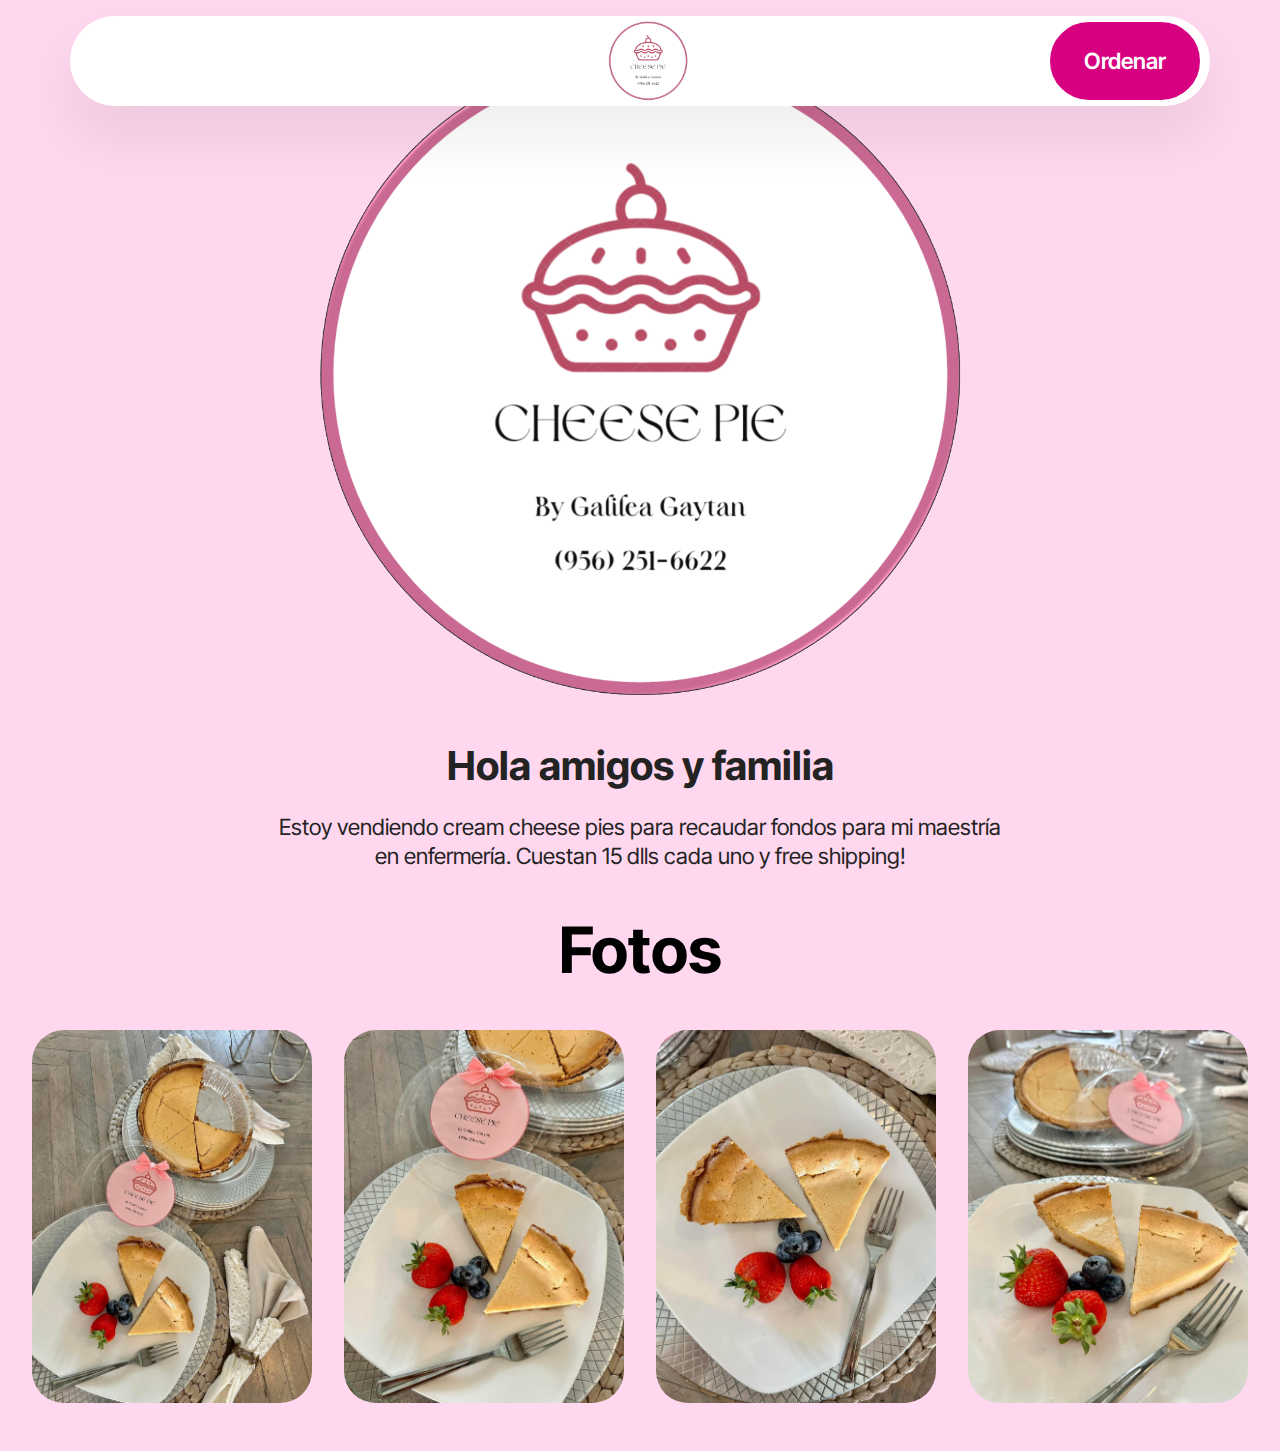
==== index.html @ e19d97e0 "Add files via upload" ====
<!DOCTYPE html>
<html  >
<head>
  <!-- Site made with Mobirise Website Builder v5.9.6, https://mobirise.com -->
  <meta charset="UTF-8">
  <meta http-equiv="X-UA-Compatible" content="IE=edge">
  <meta name="generator" content="Mobirise v5.9.6, mobirise.com">
  <meta name="viewport" content="width=device-width, initial-scale=1, minimum-scale=1">
  <link rel="shortcut icon" href="assets/images/cheesepielogotransparent-142x128.png" type="image/x-icon">
  <meta name="description" content="">
  
  
  <title>Home</title>
  <link rel="stylesheet" href="assets/web/assets/mobirise-icons2/mobirise2.css">
  <link rel="stylesheet" href="assets/bootstrap/css/bootstrap.min.css">
  <link rel="stylesheet" href="assets/bootstrap/css/bootstrap-grid.min.css">
  <link rel="stylesheet" href="assets/bootstrap/css/bootstrap-reboot.min.css">
  <link rel="stylesheet" href="assets/animatecss/animate.css">
  <link rel="stylesheet" href="assets/dropdown/css/style.css">
  <link rel="stylesheet" href="assets/theme/css/style.css">
  <link rel="preload" href="https://fonts.googleapis.com/css?family=Inter+Tight:100,200,300,400,500,600,700,800,900,100i,200i,300i,400i,500i,600i,700i,800i,900i&display=swap" as="style" onload="this.onload=null;this.rel='stylesheet'">
  <noscript><link rel="stylesheet" href="https://fonts.googleapis.com/css?family=Inter+Tight:100,200,300,400,500,600,700,800,900,100i,200i,300i,400i,500i,600i,700i,800i,900i&display=swap"></noscript>
  <link rel="preload" as="style" href="assets/mobirise/css/mbr-additional.css"><link rel="stylesheet" href="assets/mobirise/css/mbr-additional.css" type="text/css">

  
  
  
</head>
<body>
  
  <section data-bs-version="5.1" class="menu menu4 cid-tT5FKIq1Go" once="menu" id="menu04-1n">
	

	<nav class="navbar navbar-dropdown navbar-fixed-top navbar-expand-lg">
		<div class="container">
			<div class="navbar-brand">
				<span class="navbar-logo">
					<a href="index.html">
						<img src="assets/images/cheesepielogotransparent-142x128.png" alt="" style="height: 5rem;">
					</a>
				</span>
				
			</div>
			<button class="navbar-toggler" type="button" data-toggle="collapse" data-bs-toggle="collapse" data-target="#navbarSupportedContent" data-bs-target="#navbarSupportedContent" aria-controls="navbarNavAltMarkup" aria-expanded="false" aria-label="Toggle navigation">
				<div class="hamburger">
					<span></span>
					<span></span>
					<span></span>
					<span></span>
				</div>
			</button>
			<div class="collapse navbar-collapse" id="navbarSupportedContent">
				
				
				<div class="navbar-buttons mbr-section-btn"><a class="btn btn-success display-4" href="page1.html">Ordenar</a></div>
			</div>
		</div>
	</nav>
</section>

<section data-bs-version="5.1" class="image1 cid-tT5IfU4xL3 mbr-fullscreen" id="image01-1o">
  

  
  

  <div class="container">
    <div class="row justify-content-center">
      <div class="col-12 col-lg-8">
        <div class="image-wrapper mb-4">
          <img class="w-100" src="assets/images/cheesepielogo-copy-1231x1109.png" alt="Mobirise Website Builder">
        </div>
        <h4 class="mbr-description mbr-fonts-style mb-3 align-center display-5"><strong>Hola amigos y familia</strong></h4>
        <p class="mbr-description mbr-fonts-style mb-0 align-center display-7">
          Estoy vendiendo cream cheese pies para recaudar fondos para mi maestría en enfermería. Cuestan 15 dlls cada uno y free shipping!
        </p>
      </div>
    </div>
  </div>
</section>

<section data-bs-version="5.1" class="gallery3 cid-tT5Jw2PQGS" id="gallery03-1q">
    
    
    <div class="container-fluid">
      <div class="row justify-content-center">
        <div class="col-12 content-head">
          <div class="mbr-section-head mb-5">
            <h4 class="mbr-section-title mbr-fonts-style align-center mb-0 display-2"><strong>Fotos</strong></h4>
            
          </div>
        </div>
      </div>
      <div class="row">
        <div class="item features-image mb-4 col-6 col-md-4 col-lg-3">
          <div class="item-wrapper">
            <div class="item-img mb-3">
              <img src="assets/images/whatsapp-image-2023-10-18-at-16.00.38-1fc3bdd7-1158x1544.jpg" alt="Mobirise Website Builder" title="" data-slide-to="0" data-bs-slide-to="0">
            </div>
            
          </div>
        </div>
        <div class="item features-image mb-4 col-6 col-md-4 col-lg-3">
          <div class="item-wrapper">
            <div class="item-img mb-3">
              <img src="assets/images/whatsapp-image-2023-10-18-at-16.00.38-a6127441-1158x1544.jpg" alt="Mobirise Website Builder" title="" data-slide-to="1" data-bs-slide-to="1">
            </div>
            
          </div>
        </div>
        <div class="item features-image mb-4 col-6 col-md-4 col-lg-3">
          <div class="item-wrapper">
            <div class="item-img mb-3">
              <img src="assets/images/whatsapp-image-2023-10-18-at-16.00.38-cf6c6d1e-1158x1544.jpg" alt="Mobirise Website Builder" title="" data-slide-to="2" data-bs-slide-to="2">
            </div>
            
          </div>
        </div>
        <div class="item features-image mb-4 col-6 col-md-4 col-lg-3">
          <div class="item-wrapper">
            <div class="item-img mb-3">
              <img src="assets/images/whatsapp-image-2023-10-18-at-16.00.38-30855867-1158x1544.jpg" alt="Mobirise Website Builder" title="" data-slide-to="3" data-bs-slide-to="3">
            </div>
            
          </div>
        </div>
      </div>
    </div>
  </section> 
  
  
  <input name="animation" type="hidden">
  </body>
</html>
---- assets/web/assets/mobirise-icons2/mobirise2.css ----
@font-face {
  font-family: 'Moririse2';
  font-display: swap;
  src:  url('mobirise2.eot?f2bix4');
  src:  url('mobirise2.eot?f2bix4#iefix') format('embedded-opentype'),
    url('mobirise2.ttf?f2bix4') format('truetype'),
    url('mobirise2.woff?f2bix4') format('woff'),
    url('mobirise2.svg?f2bix4#mobirise2') format('svg');
  font-weight: normal;
  font-style: normal;
}

[class^="mobi-"], [class*=" mobi-"] {
  /* use !important to prevent issues with browser extensions that change fonts */
  font-family: 'Moririse2' !important;
  speak: none;
  font-style: normal;
  font-weight: normal;
  font-variant: normal;
  text-transform: none;
  line-height: 1;

  /* Better Font Rendering =========== */
  -webkit-font-smoothing: antialiased;
  -moz-osx-font-smoothing: grayscale;
}

.mobi-mbri-add-submenu:before {
  content: "\e900";
}
.mobi-mbri-alert:before {
  content: "\e901";
}
.mobi-mbri-align-center:before {
  content: "\e902";
}
.mobi-mbri-align-justify:before {
  content: "\e903";
}
.mobi-mbri-align-left:before {
  content: "\e904";
}
.mobi-mbri-align-right:before {
  content: "\e905";
}
.mobi-mbri-android:before {
  content: "\e906";
}
.mobi-mbri-apple:before {
  content: "\e907";
}
.mobi-mbri-arrow-down:before {
  content: "\e908";
}
.mobi-mbri-arrow-next:before {
  content: "\e909";
}
.mobi-mbri-arrow-prev:before {
  content: "\e90a";
}
.mobi-mbri-arrow-up:before {
  content: "\e90b";
}
.mobi-mbri-bold:before {
  content: "\e90c";
}
.mobi-mbri-bookmark:before {
  content: "\e90d";
}
.mobi-mbri-bootstrap:before {
  content: "\e90e";
}
.mobi-mbri-briefcase:before {
  content: "\e90f";
}
.mobi-mbri-browse:before {
  content: "\e910";
}
.mobi-mbri-bulleted-list:before {
  content: "\e911";
}
.mobi-mbri-calendar:before {
  content: "\e912";
}
.mobi-mbri-camera:before {
  content: "\e913";
}
.mobi-mbri-cart-add:before {
  content: "\e914";
}
.mobi-mbri-cart-full:before {
  content: "\e915";
}
.mobi-mbri-cash:before {
  content: "\e916";
}
.mobi-mbri-change-style:before {
  content: "\e917";
}
.mobi-mbri-chat:before {
  content: "\e918";
}
.mobi-mbri-clock:before {
  content: "\e919";
}
.mobi-mbri-close:before {
  content: "\e91a";
}
.mobi-mbri-cloud:before {
  content: "\e91b";
}
.mobi-mbri-code:before {
  content: "\e91c";
}
.mobi-mbri-contact-form:before {
  content: "\e91d";
}
.mobi-mbri-credit-card:before {
  content: "\e91e";
}
.mobi-mbri-cursor-click:before {
  content: "\e91f";
}
.mobi-mbri-cust-feedback:before {
  content: "\e920";
}
.mobi-mbri-database:before {
  content: "\e921";
}
.mobi-mbri-delivery:before {
  content: "\e922";
}
.mobi-mbri-desktop:before {
  content: "\e923";
}
.mobi-mbri-devices:before {
  content: "\e924";
}
.mobi-mbri-down:before {
  content: "\e925";
}
.mobi-mbri-download-2:before {
  content: "\e926";
}
.mobi-mbri-download:before {
  content: "\e927";
}
.mobi-mbri-drag-n-drop-2:before {
  content: "\e928";
}
.mobi-mbri-drag-n-drop:before {
  content: "\e929";
}
.mobi-mbri-edit-2:before {
  content: "\e92a";
}
.mobi-mbri-edit:before {
  content: "\e92b";
}
.mobi-mbri-error:before {
  content: "\e92c";
}
.mobi-mbri-extension:before {
  content: "\e92d";
}
.mobi-mbri-features:before {
  content: "\e92e";
}
.mobi-mbri-file:before {
  content: "\e92f";
}
.mobi-mbri-flag:before {
  content: "\e930";
}
.mobi-mbri-folder:before {
  content: "\e931";
}
.mobi-mbri-gift:before {
  content: "\e932";
}
.mobi-mbri-github:before {
  content: "\e933";
}
.mobi-mbri-globe-2:before {
  content: "\e934";
}
.mobi-mbri-globe:before {
  content: "\e935";
}
.mobi-mbri-growing-chart:before {
  content: "\e936";
}
.mobi-mbri-hearth:before {
  content: "\e937";
}
.mobi-mbri-help:before {
  content: "\e938";
}
.mobi-mbri-home:before {
  content: "\e939";
}
.mobi-mbri-hot-cup:before {
  content: "\e93a";
}
.mobi-mbri-idea:before {
  content: "\e93b";
}
.mobi-mbri-image-gallery:before {
  content: "\e93c";
}
.mobi-mbri-image-slider:before {
  content: "\e93d";
}
.mobi-mbri-info:before {
  content: "\e93e";
}
.mobi-mbri-italic:before {
  content: "\e93f";
}
.mobi-mbri-key:before {
  content: "\e940";
}
.mobi-mbri-laptop:before {
  content: "\e941";
}
.mobi-mbri-layers:before {
  content: "\e942";
}
.mobi-mbri-left-right:before {
  content: "\e943";
}
.mobi-mbri-left:before {
  content: "\e944";
}
.mobi-mbri-letter:before {
  content: "\e945";
}
.mobi-mbri-like:before {
  content: "\e946";
}
.mobi-mbri-link:before {
  content: "\e947";
}
.mobi-mbri-lock:before {
  content: "\e948";
}
.mobi-mbri-login:before {
  content: "\e949";
}
.mobi-mbri-logout:before {
  content: "\e94a";
}
.mobi-mbri-magic-stick:before {
  content: "\e94b";
}
.mobi-mbri-map-pin:before {
  content: "\e94c";
}
.mobi-mbri-menu:before {
  content: "\e94d";
}
.mobi-mbri-mobile-2:before {
  content: "\e94e";
}
.mobi-mbri-mobile-horizontal:before {
  content: "\e94f";
}
.mobi-mbri-mobile:before {
  content: "\e950";
}
.mobi-mbri-mobirise:before {
  content: "\e951";
}
.mobi-mbri-more-horizontal:before {
  content: "\e952";
}
.mobi-mbri-more-vertical:before {
  content: "\e953";
}
.mobi-mbri-music:before {
  content: "\e954";
}
.mobi-mbri-new-file:before {
  content: "\e955";
}
.mobi-mbri-numbered-list:before {
  content: "\e956";
}
.mobi-mbri-opened-folder:before {
  content: "\e957";
}
.mobi-mbri-pages:before {
  content: "\e958";
}
.mobi-mbri-paper-plane:before {
  content: "\e959";
}
.mobi-mbri-paperclip:before {
  content: "\e95a";
}
.mobi-mbri-phone:before {
  content: "\e95b";
}
.mobi-mbri-photo:before {
  content: "\e95c";
}
.mobi-mbri-photos:before {
  content: "\e95d";
}
.mobi-mbri-pin:before {
  content: "\e95e";
}
.mobi-mbri-play:before {
  content: "\e95f";
}
.mobi-mbri-plus:before {
  content: "\e960";
}
.mobi-mbri-preview:before {
  content: "\e961";
}
.mobi-mbri-print:before {
  content: "\e962";
}
.mobi-mbri-protect:before {
  content: "\e963";
}
.mobi-mbri-question:before {
  content: "\e964";
}
.mobi-mbri-quote-left:before {
  content: "\e965";
}
.mobi-mbri-quote-right:before {
  content: "\e966";
}
.mobi-mbri-redo:before {
  content: "\e967";
}
.mobi-mbri-refresh:before {
  content: "\e968";
}
.mobi-mbri-responsive-2:before {
  content: "\e969";
}
.mobi-mbri-responsive:before {
  content: "\e96a";
}
.mobi-mbri-right:before {
  content: "\e96b";
}
.mobi-mbri-rocket:before {
  content: "\e96c";
}
.mobi-mbri-sad-face:before {
  content: "\e96d";
}
.mobi-mbri-sale:before {
  content: "\e96e";
}
.mobi-mbri-save:before {
  content: "\e96f";
}
.mobi-mbri-search:before {
  content: "\e970";
}
.mobi-mbri-setting-2:before {
  content: "\e971";
}
.mobi-mbri-setting-3:before {
  content: "\e972";
}
.mobi-mbri-setting:before {
  content: "\e973";
}
.mobi-mbri-share:before {
  content: "\e974";
}
.mobi-mbri-shopping-bag:before {
  content: "\e975";
}
.mobi-mbri-shopping-basket:before {
  content: "\e976";
}
.mobi-mbri-shopping-cart:before {
  content: "\e977";
}
.mobi-mbri-sites:before {
  content: "\e978";
}
.mobi-mbri-smile-face:before {
  content: "\e979";
}
.mobi-mbri-speed:before {
  content: "\e97a";
}
.mobi-mbri-star:before {
  content: "\e97b";
}
.mobi-mbri-success:before {
  content: "\e97c";
}
.mobi-mbri-sun:before {
  content: "\e97d";
}
.mobi-mbri-sun2:before {
  content: "\e97e";
}
.mobi-mbri-tablet-vertical:before {
  content: "\e97f";
}
.mobi-mbri-tablet:before {
  content: "\e980";
}
.mobi-mbri-target:before {
  content: "\e981";
}
.mobi-mbri-timer:before {
  content: "\e982";
}
.mobi-mbri-to-ftp:before {
  content: "\e983";
}
.mobi-mbri-to-local-drive:before {
  content: "\e984";
}
.mobi-mbri-touch-swipe:before {
  content: "\e985";
}
.mobi-mbri-touch:before {
  content: "\e986";
}
.mobi-mbri-trash:before {
  content: "\e987";
}
.mobi-mbri-underline:before {
  content: "\e988";
}
.mobi-mbri-undo:before {
  content: "\e989";
}
.mobi-mbri-unlink:before {
  content: "\e98a";
}
.mobi-mbri-unlock:before {
  content: "\e98b";
}
.mobi-mbri-up-down:before {
  content: "\e98c";
}
.mobi-mbri-up:before {
  content: "\e98d";
}
.mobi-mbri-update:before {
  content: "\e98e";
}
.mobi-mbri-upload-2:before {
  content: "\e98f";
}
.mobi-mbri-upload:before {
  content: "\e990";
}
.mobi-mbri-user-2:before {
  content: "\e991";
}
.mobi-mbri-user:before {
  content: "\e992";
}
.mobi-mbri-users:before {
  content: "\e993";
}
.mobi-mbri-video-play:before {
  content: "\e994";
}
.mobi-mbri-video:before {
  content: "\e995";
}
.mobi-mbri-watch:before {
  content: "\e996";
}
.mobi-mbri-website-theme-2:before {
  content: "\e997";
}
.mobi-mbri-website-theme:before {
  content: "\e998";
}
.mobi-mbri-wifi:before {
  content: "\e999";
}
.mobi-mbri-windows:before {
  content: "\e99a";
}
.mobi-mbri-zoom-in:before {
  content: "\e99b";
}
.mobi-mbri-zoom-out:before {
  content: "\e99c";
}
---- assets/dropdown/css/style.css ----
.navbar-dropdown {
  left: 0;
  padding: 0;
  position: absolute;
  right: 0;
  top: 0;
  transition: all 0.45s ease;
  z-index: 1030;
  background: #282828; }
  .navbar-dropdown .navbar-logo {
    margin-right: 0.8rem;
    transition: margin 0.3s ease-in-out;
    vertical-align: middle; }
    .navbar-dropdown .navbar-logo img {
      height: 3.125rem;
      transition: all 0.3s ease-in-out; }
    .navbar-dropdown .navbar-logo.mbr-iconfont {
      font-size: 3.125rem;
      line-height: 3.125rem; }
  .navbar-dropdown .navbar-caption {
    font-weight: 700;
    white-space: normal;
    vertical-align: -4px;
    line-height: 3.125rem !important; }
    .navbar-dropdown .navbar-caption, .navbar-dropdown .navbar-caption:hover {
      color: inherit;
      text-decoration: none; }
  .navbar-dropdown .mbr-iconfont + .navbar-caption {
    vertical-align: -1px; }
  .navbar-dropdown.navbar-fixed-top {
    position: fixed; }
  .navbar-dropdown .navbar-brand span {
    vertical-align: -4px; }
  .navbar-dropdown.bg-color.transparent {
    background: none; }
  .navbar-dropdown.navbar-short .navbar-brand {
    padding: 0.625rem 0; }
    .navbar-dropdown.navbar-short .navbar-brand span {
      vertical-align: -1px; }
  .navbar-dropdown.navbar-short .navbar-caption {
    line-height: 2.375rem !important;
    vertical-align: -2px; }
  .navbar-dropdown.navbar-short .navbar-logo {
    margin-right: 0.5rem; }
    .navbar-dropdown.navbar-short .navbar-logo img {
      height: 2.375rem; }
    .navbar-dropdown.navbar-short .navbar-logo.mbr-iconfont {
      font-size: 2.375rem;
      line-height: 2.375rem; }
  .navbar-dropdown.navbar-short .mbr-table-cell {
    height: 3.625rem; }
  .navbar-dropdown .navbar-close {
    left: 0.6875rem;
    position: fixed;
    top: 0.75rem;
    z-index: 1000; }
  .navbar-dropdown .hamburger-icon {
    content: "";
    display: inline-block;
    vertical-align: middle;
    width: 16px;
    -webkit-box-shadow: 0 -6px 0 1px #282828,0 0 0 1px #282828,0 6px 0 1px #282828;
    -moz-box-shadow: 0 -6px 0 1px #282828,0 0 0 1px #282828,0 6px 0 1px #282828;
    box-shadow: 0 -6px 0 1px #282828,0 0 0 1px #282828,0 6px 0 1px #282828; }

.dropdown-menu .dropdown-toggle[data-toggle="dropdown-submenu"]::after {
  border-bottom: 0.35em solid transparent;
  border-left: 0.35em solid;
  border-right: 0;
  border-top: 0.35em solid transparent;
  margin-left: 0.3rem; }

.dropdown-menu .dropdown-item:focus {
  outline: 0; }

.nav-dropdown {
  font-size: 0.75rem;
  font-weight: 500;
  height: auto !important; }
  .nav-dropdown .nav-btn {
    padding-left: 1rem; }
  .nav-dropdown .link {
    margin: .667em 1.667em;
    font-weight: 500;
    padding: 0;
    transition: color .2s ease-in-out; }
    .nav-dropdown .link.dropdown-toggle {
      margin-right: 2.583em; }
      .nav-dropdown .link.dropdown-toggle::after {
        margin-left: .25rem;
        border-top: 0.35em solid;
        border-right: 0.35em solid transparent;
        border-left: 0.35em solid transparent;
        border-bottom: 0; }
      .nav-dropdown .link.dropdown-toggle[aria-expanded="true"] {
        margin: 0;
        padding: 0.667em 3.263em  0.667em 1.667em; }
  .nav-dropdown .link::after,
  .nav-dropdown .dropdown-item::after {
    color: inherit; }
  .nav-dropdown .btn {
    font-size: 0.75rem;
    font-weight: 700;
    letter-spacing: 0;
    margin-bottom: 0;
    padding-left: 1.25rem;
    padding-right: 1.25rem; }
  .nav-dropdown .dropdown-menu {
    border-radius: 0;
    border: 0;
    left: 0;
    margin: 0;
    padding-bottom: 1.25rem;
    padding-top: 1.25rem;
    position: relative; }
  .nav-dropdown .dropdown-submenu {
    margin-left: 0.125rem;
    top: 0; }
  .nav-dropdown .dropdown-item {
    font-weight: 500;
    line-height: 2;
    padding: 0.3846em 4.615em 0.3846em 1.5385em;
    position: relative;
    transition: color .2s ease-in-out, background-color .2s ease-in-out; }
    .nav-dropdown .dropdown-item::after {
      margin-top: -0.3077em;
      position: absolute;
      right: 1.1538em;
      top: 50%; }
    .nav-dropdown .dropdown-item:focus, .nav-dropdown .dropdown-item:hover {
      background: none; }

@media (max-width: 767px) {
  .nav-dropdown.navbar-toggleable-sm {
    bottom: 0;
    display: none;
    left: 0;
    overflow-x: hidden;
    position: fixed;
    top: 0;
    transform: translateX(-100%);
    -ms-transform: translateX(-100%);
    -webkit-transform: translateX(-100%);
    width: 18.75rem;
    z-index: 999; } }
.nav-dropdown.navbar-toggleable-xl {
  bottom: 0;
  display: none;
  left: 0;
  overflow-x: hidden;
  position: fixed;
  top: 0;
  transform: translateX(-100%);
  -ms-transform: translateX(-100%);
  -webkit-transform: translateX(-100%);
  width: 18.75rem;
  z-index: 999; }

.nav-dropdown-sm {
  display: block !important;
  overflow-x: hidden;
  overflow: auto;
  padding-top: 3.875rem; }
  .nav-dropdown-sm::after {
    content: "";
    display: block;
    height: 3rem;
    width: 100%; }
  .nav-dropdown-sm.collapse.in ~ .navbar-close {
    display: block !important; }
  .nav-dropdown-sm.collapsing, .nav-dropdown-sm.collapse.in {
    transform: translateX(0);
    -ms-transform: translateX(0);
    -webkit-transform: translateX(0);
    transition: all 0.25s ease-out;
    -webkit-transition: all 0.25s ease-out;
    background: #282828; }
  .nav-dropdown-sm.collapsing[aria-expanded="false"] {
    transform: translateX(-100%);
    -ms-transform: translateX(-100%);
    -webkit-transform: translateX(-100%); }
  .nav-dropdown-sm .nav-item {
    display: block;
    margin-left: 0 !important;
    padding-left: 0; }
  .nav-dropdown-sm .link,
  .nav-dropdown-sm .dropdown-item {
    border-top: 1px dotted rgba(255, 255, 255, 0.1);
    font-size: 0.8125rem;
    line-height: 1.6;
    margin: 0 !important;
    padding: 0.875rem 2.4rem 0.875rem 1.5625rem !important;
    position: relative;
    white-space: normal; }
    .nav-dropdown-sm .link:focus, .nav-dropdown-sm .link:hover,
    .nav-dropdown-sm .dropdown-item:focus,
    .nav-dropdown-sm .dropdown-item:hover {
      background: rgba(0, 0, 0, 0.2) !important;
      color: #c0a375; }
  .nav-dropdown-sm .nav-btn {
    position: relative;
    padding: 1.5625rem 1.5625rem 0 1.5625rem; }
    .nav-dropdown-sm .nav-btn::before {
      border-top: 1px dotted rgba(255, 255, 255, 0.1);
      content: "";
      left: 0;
      position: absolute;
      top: 0;
      width: 100%; }
    .nav-dropdown-sm .nav-btn + .nav-btn {
      padding-top: 0.625rem; }
      .nav-dropdown-sm .nav-btn + .nav-btn::before {
        display: none; }
  .nav-dropdown-sm .btn {
    padding: 0.625rem 0; }
  .nav-dropdown-sm .dropdown-toggle[data-toggle="dropdown-submenu"]::after {
    margin-left: .25rem;
    border-top: 0.35em solid;
    border-right: 0.35em solid transparent;
    border-left: 0.35em solid transparent;
    border-bottom: 0; }
  .nav-dropdown-sm .dropdown-toggle[data-toggle="dropdown-submenu"][aria-expanded="true"]::after {
    border-top: 0;
    border-right: 0.35em solid transparent;
    border-left: 0.35em solid transparent;
    border-bottom: 0.35em solid; }
  .nav-dropdown-sm .dropdown-menu {
    margin: 0;
    padding: 0;
    position: relative;
    top: 0;
    left: 0;
    width: 100%;
    border: 0;
    float: none;
    border-radius: 0;
    background: none; }
  .nav-dropdown-sm .dropdown-submenu {
    left: 100%;
    margin-left: 0.125rem;
    margin-top: -1.25rem;
    top: 0; }

.navbar-toggleable-sm .nav-dropdown .dropdown-menu {
  position: absolute; }

.navbar-toggleable-sm .nav-dropdown .dropdown-submenu {
  left: 100%;
  margin-left: 0.125rem;
  margin-top: -1.25rem;
  top: 0; }

.navbar-toggleable-sm.opened .nav-dropdown .dropdown-menu {
  position: relative; }

.navbar-toggleable-sm.opened .nav-dropdown .dropdown-submenu {
  left: 0;
  margin-left: 00rem;
  margin-top: 0rem;
  top: 0; }

.is-builder .nav-dropdown.collapsing {
  transition: none !important; }
---- assets/theme/css/style.css ----
@charset "UTF-8";
section {
  background-color: #ffffff;
}

body {
  font-style: normal;
  line-height: 1.5;
  font-weight: 400;
  color: #232323;
  position: relative;
}

button {
  background-color: transparent;
  border-color: transparent;
}

.embla__button,
.carousel-control {
  background-color: #edefea !important;
  opacity: 0.8 !important;
  color: #464845 !important;
  border-color: #edefea !important;
}

.carousel .close,
.modalWindow .close {
  background-color: #edefea !important;
  color: #464845 !important;
  border-color: #edefea !important;
  opacity: 0.8 !important;
}

.carousel .close:hover,
.modalWindow .close:hover {
  opacity: 1 !important;
}

.carousel-indicators li {
  background-color: #edefea !important;
  border: 2px solid #464845 !important;
}

.carousel-indicators li:hover,
.carousel-indicators li:active {
  opacity: 0.8 !important;
}

.embla__button:hover,
.carousel-control:hover {
  background-color: #edefea !important;
  opacity: 1 !important;
}

.modalWindow-video-container {
  height: 80%;
}

section,
.container,
.container-fluid {
  position: relative;
  word-wrap: break-word;
}

a.mbr-iconfont:hover {
  text-decoration: none;
}

.article .lead p,
.article .lead ul,
.article .lead ol,
.article .lead pre,
.article .lead blockquote {
  margin-bottom: 0;
}

a {
  font-style: normal;
  font-weight: 400;
  cursor: pointer;
}
a, a:hover {
  text-decoration: none;
}

.mbr-section-title {
  font-style: normal;
  line-height: 1.3;
}

.mbr-section-subtitle {
  line-height: 1.3;
}

.mbr-text {
  font-style: normal;
  line-height: 1.7;
}

h1,
h2,
h3,
h4,
h5,
h6,
.display-1,
.display-2,
.display-4,
.display-5,
.display-7,
span,
p,
a {
  line-height: 1;
  word-break: break-word;
  word-wrap: break-word;
  font-weight: 400;
}

b,
strong {
  font-weight: bold;
}

input:-webkit-autofill, input:-webkit-autofill:hover, input:-webkit-autofill:focus, input:-webkit-autofill:active {
  transition-delay: 9999s;
  -webkit-transition-property: background-color, color;
  transition-property: background-color, color;
}

textarea[type=hidden] {
  display: none;
}

section {
  background-position: 50% 50%;
  background-repeat: no-repeat;
  background-size: cover;
}
section .mbr-background-video,
section .mbr-background-video-preview {
  position: absolute;
  bottom: 0;
  left: 0;
  right: 0;
  top: 0;
}

.hidden {
  visibility: hidden;
}

.mbr-z-index20 {
  z-index: 20;
}

/*! Base colors */
.mbr-white {
  color: #ffffff;
}

.mbr-black {
  color: #111111;
}

.mbr-bg-white {
  background-color: #ffffff;
}

.mbr-bg-black {
  background-color: #000000;
}

/*! Text-aligns */
.align-left {
  text-align: left;
}

.align-center {
  text-align: center;
}

.align-right {
  text-align: right;
}

/*! Font-weight  */
.mbr-light {
  font-weight: 300;
}

.mbr-regular {
  font-weight: 400;
}

.mbr-semibold {
  font-weight: 500;
}

.mbr-bold {
  font-weight: 700;
}

/*! Media  */
.media-content {
  flex-basis: 100%;
}

.media-container-row {
  display: flex;
  flex-direction: row;
  flex-wrap: wrap;
  justify-content: center;
  align-content: center;
  align-items: start;
}
.media-container-row .media-size-item {
  width: 400px;
}

.media-container-column {
  display: flex;
  flex-direction: column;
  flex-wrap: wrap;
  justify-content: center;
  align-content: center;
  align-items: stretch;
}
.media-container-column > * {
  width: 100%;
}

@media (min-width: 992px) {
  .media-container-row {
    flex-wrap: nowrap;
  }
}
figure {
  margin-bottom: 0;
  overflow: hidden;
}

figure[mbr-media-size] {
  transition: width 0.1s;
}

img,
iframe {
  display: block;
  width: 100%;
}

.card {
  background-color: transparent;
  border: none;
}

.card-box {
  width: 100%;
}

.card-img {
  text-align: center;
  flex-shrink: 0;
  -webkit-flex-shrink: 0;
}

.media {
  max-width: 100%;
  margin: 0 auto;
}

.mbr-figure {
  align-self: center;
}

.media-container > div {
  max-width: 100%;
}

.mbr-figure img,
.card-img img {
  width: 100%;
}

@media (max-width: 991px) {
  .media-size-item {
    width: auto !important;
  }
  .media {
    width: auto;
  }
  .mbr-figure {
    width: 100% !important;
  }
}
/*! Buttons */
.mbr-section-btn {
  margin-left: -0.6rem;
  margin-right: -0.6rem;
  font-size: 0;
}

.btn {
  font-weight: 600;
  border-width: 1px;
  font-style: normal;
  margin: 0.6rem 0.6rem;
  white-space: normal;
  transition: all 0.2s ease-in-out;
  display: inline-flex;
  align-items: center;
  justify-content: center;
  word-break: break-word;
}

.btn-sm {
  font-weight: 600;
  letter-spacing: 0px;
  transition: all 0.3s ease-in-out;
}

.btn-md {
  font-weight: 600;
  letter-spacing: 0px;
  transition: all 0.3s ease-in-out;
}

.btn-lg {
  font-weight: 600;
  letter-spacing: 0px;
  transition: all 0.3s ease-in-out;
}

.btn-form {
  margin: 0;
}
.btn-form:hover {
  cursor: pointer;
}

nav .mbr-section-btn {
  margin-left: 0rem;
  margin-right: 0rem;
}

/*! Btn icon margin */
.btn .mbr-iconfont,
.btn.btn-sm .mbr-iconfont {
  order: 1;
  cursor: pointer;
  margin-left: 0.5rem;
  vertical-align: sub;
}

.btn.btn-md .mbr-iconfont,
.btn.btn-md .mbr-iconfont {
  margin-left: 0.8rem;
}

.mbr-regular {
  font-weight: 400;
}

.mbr-semibold {
  font-weight: 500;
}

.mbr-bold {
  font-weight: 700;
}

[type=submit] {
  -webkit-appearance: none;
}

/*! Full-screen */
.mbr-fullscreen .mbr-overlay {
  min-height: 100vh;
}

.mbr-fullscreen {
  display: flex;
  display: -moz-flex;
  display: -ms-flex;
  display: -o-flex;
  align-items: center;
  min-height: 100vh;
  padding-top: 3rem;
  padding-bottom: 3rem;
}

/*! Map */
.map {
  height: 25rem;
  position: relative;
}
.map iframe {
  width: 100%;
  height: 100%;
}

/*! Scroll to top arrow */
.mbr-arrow-up {
  bottom: 25px;
  right: 90px;
  position: fixed;
  text-align: right;
  z-index: 5000;
  color: #ffffff;
  font-size: 22px;
}

.mbr-arrow-up a {
  background: rgba(0, 0, 0, 0.2);
  border-radius: 50%;
  color: #fff;
  display: inline-block;
  height: 60px;
  width: 60px;
  border: 2px solid #fff;
  outline-style: none !important;
  position: relative;
  text-decoration: none;
  transition: all 0.3s ease-in-out;
  cursor: pointer;
  text-align: center;
}
.mbr-arrow-up a:hover {
  background-color: rgba(0, 0, 0, 0.4);
}
.mbr-arrow-up a i {
  line-height: 60px;
}

.mbr-arrow-up-icon {
  display: block;
  color: #fff;
}

.mbr-arrow-up-icon::before {
  content: "›";
  display: inline-block;
  font-family: serif;
  font-size: 22px;
  line-height: 1;
  font-style: normal;
  position: relative;
  top: 6px;
  left: -4px;
  transform: rotate(-90deg);
}

/*! Arrow Down */
.mbr-arrow {
  position: absolute;
  bottom: 45px;
  left: 50%;
  width: 60px;
  height: 60px;
  cursor: pointer;
  background-color: rgba(80, 80, 80, 0.5);
  border-radius: 50%;
  transform: translateX(-50%);
}
@media (max-width: 767px) {
  .mbr-arrow {
    display: none;
  }
}
.mbr-arrow > a {
  display: inline-block;
  text-decoration: none;
  outline-style: none;
  animation: arrowdown 1.7s ease-in-out infinite;
  color: #ffffff;
}
.mbr-arrow > a > i {
  position: absolute;
  top: -2px;
  left: 15px;
  font-size: 2rem;
}

#scrollToTop a i::before {
  content: "";
  position: absolute;
  display: block;
  border-bottom: 2.5px solid #fff;
  border-left: 2.5px solid #fff;
  width: 27.8%;
  height: 27.8%;
  left: 50%;
  top: 51%;
  transform: translateY(-30%) translateX(-50%) rotate(135deg);
}

@keyframes arrowdown {
  0% {
    transform: translateY(0px);
  }
  50% {
    transform: translateY(-5px);
  }
  100% {
    transform: translateY(0px);
  }
}
@media (max-width: 500px) {
  .mbr-arrow-up {
    left: 0;
    right: 0;
    text-align: center;
  }
}
/*Gradients animation*/
@keyframes gradient-animation {
  from {
    background-position: 0% 100%;
    animation-timing-function: ease-in-out;
  }
  to {
    background-position: 100% 0%;
    animation-timing-function: ease-in-out;
  }
}
.bg-gradient {
  background-size: 200% 200%;
  animation: gradient-animation 5s infinite alternate;
  -webkit-animation: gradient-animation 5s infinite alternate;
}

.menu .navbar-brand {
  display: -webkit-flex;
}
.menu .navbar-brand span {
  display: flex;
  display: -webkit-flex;
}
.menu .navbar-brand .navbar-caption-wrap {
  display: -webkit-flex;
}
.menu .navbar-brand .navbar-logo img {
  display: -webkit-flex;
  width: auto;
}
@media (min-width: 768px) and (max-width: 991px) {
  .menu .navbar-toggleable-sm .navbar-nav {
    display: -ms-flexbox;
  }
}
@media (max-width: 991px) {
  .menu .navbar-collapse {
    max-height: 93.5vh;
  }
  .menu .navbar-collapse.show {
    overflow: auto;
  }
}
@media (min-width: 992px) {
  .menu .navbar-nav.nav-dropdown {
    display: -webkit-flex;
  }
  .menu .navbar-toggleable-sm .navbar-collapse {
    display: -webkit-flex !important;
  }
  .menu .collapsed .navbar-collapse {
    max-height: 93.5vh;
  }
  .menu .collapsed .navbar-collapse.show {
    overflow: auto;
  }
}
@media (max-width: 767px) {
  .menu .navbar-collapse {
    max-height: 80vh;
  }
}

.nav-link .mbr-iconfont {
  margin-right: 0.5rem;
}

.navbar {
  display: -webkit-flex;
  -webkit-flex-wrap: wrap;
  -webkit-align-items: center;
  -webkit-justify-content: space-between;
}

.navbar-collapse {
  -webkit-flex-basis: 100%;
  -webkit-flex-grow: 1;
  -webkit-align-items: center;
}

.nav-dropdown .link {
  padding: 0.667em 1.667em !important;
  margin: 0 !important;
}

.nav {
  display: -webkit-flex;
  -webkit-flex-wrap: wrap;
}

.row {
  display: -webkit-flex;
  -webkit-flex-wrap: wrap;
}

.justify-content-center {
  -webkit-justify-content: center;
}

.form-inline {
  display: -webkit-flex;
}

.card-wrapper {
  -webkit-flex: 1;
}

.carousel-control {
  z-index: 10;
  display: -webkit-flex;
}

.carousel-controls {
  display: -webkit-flex;
}

.media {
  display: -webkit-flex;
}

.form-group:focus {
  outline: none;
}

.jq-selectbox__select {
  padding: 7px 0;
  position: relative;
}

.jq-selectbox__dropdown {
  overflow: hidden;
  border-radius: 10px;
  position: absolute;
  top: 100%;
  left: 0 !important;
  width: 100% !important;
}

.jq-selectbox__trigger-arrow {
  right: 0;
  transform: translateY(-50%);
}

.jq-selectbox li {
  padding: 1.07em 0.5em;
}

input[type=range] {
  padding-left: 0 !important;
  padding-right: 0 !important;
}

.modal-dialog,
.modal-content {
  height: 100%;
}

.modal-dialog .carousel-inner {
  height: calc(100vh - 1.75rem);
}
@media (max-width: 575px) {
  .modal-dialog .carousel-inner {
    height: calc(100vh - 1rem);
  }
}

.carousel-item {
  text-align: center;
}

.carousel-item img {
  margin: auto;
}

.navbar-toggler {
  align-self: flex-start;
  padding: 0.25rem 0.75rem;
  font-size: 1.25rem;
  line-height: 1;
  background: transparent;
  border: 1px solid transparent;
  border-radius: 0.25rem;
}

.navbar-toggler:focus,
.navbar-toggler:hover {
  text-decoration: none;
  box-shadow: none;
}

.navbar-toggler-icon {
  display: inline-block;
  width: 1.5em;
  height: 1.5em;
  vertical-align: middle;
  content: "";
  background: no-repeat center center;
  background-size: 100% 100%;
}

.navbar-toggler-left {
  position: absolute;
  left: 1rem;
}

.navbar-toggler-right {
  position: absolute;
  right: 1rem;
}

.card-img {
  width: auto;
}

.menu .navbar.collapsed:not(.beta-menu) {
  flex-direction: column;
}

.carousel-item.active,
.carousel-item-next,
.carousel-item-prev {
  display: flex;
}

.note-air-layout .dropup .dropdown-menu,
.note-air-layout .navbar-fixed-bottom .dropdown .dropdown-menu {
  bottom: initial !important;
}

html,
body {
  height: auto;
  min-height: 100vh;
}

.dropup .dropdown-toggle::after {
  display: none;
}

.form-asterisk {
  font-family: initial;
  position: absolute;
  top: -2px;
  font-weight: normal;
}

.form-control-label {
  position: relative;
  cursor: pointer;
  margin-bottom: 0.357em;
  padding: 0;
}

.alert {
  color: #ffffff;
  border-radius: 0;
  border: 0;
  font-size: 1.1rem;
  line-height: 1.5;
  margin-bottom: 1.875rem;
  padding: 1.25rem;
  position: relative;
  text-align: center;
}
.alert.alert-form::after {
  background-color: inherit;
  bottom: -7px;
  content: "";
  display: block;
  height: 14px;
  left: 50%;
  margin-left: -7px;
  position: absolute;
  transform: rotate(45deg);
  width: 14px;
}

.form-control {
  background-color: #ffffff;
  background-clip: border-box;
  color: #232323;
  line-height: 1rem !important;
  height: auto;
  padding: 1.2rem 2rem;
  transition: border-color 0.25s ease 0s;
  border: 1px solid transparent !important;
  border-radius: 4px;
  box-shadow: rgba(0, 0, 0, 0.07) 0px 1px 1px 0px, rgba(0, 0, 0, 0.07) 0px 1px 3px 0px, rgba(0, 0, 0, 0.03) 0px 0px 0px 1px;
}
.form-active .form-control:invalid {
  border-color: red;
}

.row > * {
  padding-right: 1rem;
  padding-left: 1rem;
}

form .row {
  margin-left: -0.6rem;
  margin-right: -0.6rem;
}
form .row [class*=col] {
  padding-left: 0.6rem;
  padding-right: 0.6rem;
}

form .mbr-section-btn {
  padding-left: 0.6rem;
  padding-right: 0.6rem;
}

form .form-check-input {
  margin-top: 0.5;
}

textarea.form-control {
  line-height: 1.5rem !important;
}

.form-group {
  margin-bottom: 1.2rem;
}

.form-control,
form .btn {
  min-height: 48px;
}

.gdpr-block label span.textGDPR input[name=gdpr] {
  top: 7px;
}

.form-control:focus {
  box-shadow: none;
}

:focus {
  outline: none;
}

.mbr-overlay {
  background-color: #000;
  bottom: 0;
  left: 0;
  opacity: 0.5;
  position: absolute;
  right: 0;
  top: 0;
  z-index: 0;
  pointer-events: none;
}

blockquote {
  font-style: italic;
  padding: 3rem;
  font-size: 1.09rem;
  position: relative;
  border-left: 3px solid;
}

ul,
ol,
pre,
blockquote {
  margin-bottom: 2.3125rem;
}

.mt-4 {
  margin-top: 2rem !important;
}

.mb-4 {
  margin-bottom: 2rem !important;
}

.container,
.container-fluid {
  padding-left: 16px;
  padding-right: 16px;
}

.row {
  margin-left: -16px;
  margin-right: -16px;
}
.row > [class*=col] {
  padding-left: 16px;
  padding-right: 16px;
}

@media (min-width: 992px) {
  .container-fluid {
    padding-left: 32px;
    padding-right: 32px;
  }
}
@media (max-width: 991px) {
  .mbr-container {
    padding-left: 16px;
    padding-right: 16px;
  }
}
.app-video-wrapper > img {
  opacity: 1;
}

.app-video-wrapper {
  background: transparent;
}

.item {
  position: relative;
}

.dropdown-menu .dropdown-menu {
  left: 100%;
}

.dropdown-item + .dropdown-menu {
  display: none;
}

.dropdown-item:hover + .dropdown-menu,
.dropdown-menu:hover {
  display: block;
}

@media (min-aspect-ratio: 16/9) {
  .mbr-video-foreground {
    height: 300% !important;
    top: -100% !important;
  }
}
@media (max-aspect-ratio: 16/9) {
  .mbr-video-foreground {
    width: 300% !important;
    left: -100% !important;
  }
}.engine {
	position: absolute;
	text-indent: -2400px;
	text-align: center;
	padding: 0;
	top: 0;
	left: -2400px;
}
---- assets/mobirise/css/mbr-additional.css ----
.btn {
  border-width: 2px;
}
img,
.card-wrap,
.card-wrapper,
.video-wrapper,
.mbr-figure iframe,
.google-map iframe,
.slide-content,
.plan,
.card,
.item-wrapper {
  border-radius: 2rem !important;
}
.video-wrapper {
  overflow: hidden;
}
body {
  font-family: Inter Tight;
}
.display-1 {
  font-family: 'Inter Tight', sans-serif;
  font-size: 5rem;
  line-height: 1;
}
.display-1 > .mbr-iconfont {
  font-size: 6.25rem;
}
.display-2 {
  font-family: 'Inter Tight', sans-serif;
  font-size: 4rem;
  line-height: 1;
}
.display-2 > .mbr-iconfont {
  font-size: 5rem;
}
.display-4 {
  font-family: 'Inter Tight', sans-serif;
  font-size: 1.4rem;
  line-height: 1.5;
}
.display-4 > .mbr-iconfont {
  font-size: 1.75rem;
}
.display-5 {
  font-family: 'Inter Tight', sans-serif;
  font-size: 2.5rem;
  line-height: 1.5;
}
.display-5 > .mbr-iconfont {
  font-size: 3.125rem;
}
.display-7 {
  font-family: 'Inter Tight', sans-serif;
  font-size: 1.4rem;
  line-height: 1.3;
}
.display-7 > .mbr-iconfont {
  font-size: 1.75rem;
}
/* ---- Fluid typography for mobile devices ---- */
/* 1.4 - font scale ratio ( bootstrap == 1.42857 ) */
/* 100vw - current viewport width */
/* (48 - 20)  48 == 48rem == 768px, 20 == 20rem == 320px(minimal supported viewport) */
/* 0.65 - min scale variable, may vary */
@media (max-width: 992px) {
  .display-1 {
    font-size: 4rem;
  }
}
@media (max-width: 768px) {
  .display-1 {
    font-size: 3.5rem;
    font-size: calc( 2.4rem + (5 - 2.4) * ((100vw - 20rem) / (48 - 20)));
    line-height: calc( 1.1 * (2.4rem + (5 - 2.4) * ((100vw - 20rem) / (48 - 20))));
  }
  .display-2 {
    font-size: 3.2rem;
    font-size: calc( 2.05rem + (4 - 2.05) * ((100vw - 20rem) / (48 - 20)));
    line-height: calc( 1.3 * (2.05rem + (4 - 2.05) * ((100vw - 20rem) / (48 - 20))));
  }
  .display-4 {
    font-size: 1.12rem;
    font-size: calc( 1.14rem + (1.4 - 1.14) * ((100vw - 20rem) / (48 - 20)));
    line-height: calc( 1.4 * (1.14rem + (1.4 - 1.14) * ((100vw - 20rem) / (48 - 20))));
  }
  .display-5 {
    font-size: 2rem;
    font-size: calc( 1.525rem + (2.5 - 1.525) * ((100vw - 20rem) / (48 - 20)));
    line-height: calc( 1.4 * (1.525rem + (2.5 - 1.525) * ((100vw - 20rem) / (48 - 20))));
  }
  .display-7 {
    font-size: 1.12rem;
    font-size: calc( 1.14rem + (1.4 - 1.14) * ((100vw - 20rem) / (48 - 20)));
    line-height: calc( 1.4 * (1.14rem + (1.4 - 1.14) * ((100vw - 20rem) / (48 - 20))));
  }
}
/* Buttons */
.btn {
  padding: 1.25rem 2rem;
  border-radius: 4px;
}
@media (max-width: 767px) {
  .btn {
    padding: 0.75rem 1.5rem;
  }
}
.btn-sm {
  padding: 0.6rem 1.2rem;
  border-radius: 4px;
}
.btn-md {
  padding: 0.6rem 1.2rem;
  border-radius: 4px;
}
.btn-lg {
  padding: 1.25rem 2rem;
  border-radius: 4px;
}
.bg-primary {
  background-color: #2b7a69 !important;
}
.bg-success {
  background-color: #d70081 !important;
}
.bg-info {
  background-color: #320707 !important;
}
.bg-warning {
  background-color: #a0e2e1 !important;
}
.bg-danger {
  background-color: #ffffff !important;
}
.btn-primary,
.btn-primary:active {
  background-color: #2b7a69 !important;
  border-color: #2b7a69 !important;
  color: #ffffff !important;
  box-shadow: none;
}
.btn-primary:hover,
.btn-primary:focus,
.btn-primary.focus,
.btn-primary.active {
  color: inherit;
  background-color: #38a089 !important;
  border-color: #38a089 !important;
  box-shadow: none;
}
.btn-primary.disabled,
.btn-primary:disabled {
  color: #ffffff !important;
  background-color: #38a089 !important;
  border-color: #38a089 !important;
}
.btn-secondary,
.btn-secondary:active {
  background-color: #ffd7ef !important;
  border-color: #ffd7ef !important;
  color: #d70081 !important;
  box-shadow: none;
}
.btn-secondary:hover,
.btn-secondary:focus,
.btn-secondary.focus,
.btn-secondary.active {
  color: inherit;
  background-color: #ffffff !important;
  border-color: #ffffff !important;
  box-shadow: none;
}
.btn-secondary.disabled,
.btn-secondary:disabled {
  color: #d70081 !important;
  background-color: #ffffff !important;
  border-color: #ffffff !important;
}
.btn-info,
.btn-info:active {
  background-color: #320707 !important;
  border-color: #320707 !important;
  color: #ffffff !important;
  box-shadow: none;
}
.btn-info:hover,
.btn-info:focus,
.btn-info.focus,
.btn-info.active {
  color: inherit;
  background-color: #5f0d0d !important;
  border-color: #5f0d0d !important;
  box-shadow: none;
}
.btn-info.disabled,
.btn-info:disabled {
  color: #ffffff !important;
  background-color: #5f0d0d !important;
  border-color: #5f0d0d !important;
}
.btn-success,
.btn-success:active {
  background-color: #d70081 !important;
  border-color: #d70081 !important;
  color: #ffffff !important;
  box-shadow: none;
}
.btn-success:hover,
.btn-success:focus,
.btn-success.focus,
.btn-success.active {
  color: inherit;
  background-color: #ff0b9d !important;
  border-color: #ff0b9d !important;
  box-shadow: none;
}
.btn-success.disabled,
.btn-success:disabled {
  color: #ffffff !important;
  background-color: #ff0b9d !important;
  border-color: #ff0b9d !important;
}
.btn-warning,
.btn-warning:active {
  background-color: #a0e2e1 !important;
  border-color: #a0e2e1 !important;
  color: #1f6463 !important;
  box-shadow: none;
}
.btn-warning:hover,
.btn-warning:focus,
.btn-warning.focus,
.btn-warning.active {
  color: inherit;
  background-color: #c7eeed !important;
  border-color: #c7eeed !important;
  box-shadow: none;
}
.btn-warning.disabled,
.btn-warning:disabled {
  color: #1f6463 !important;
  background-color: #c7eeed !important;
  border-color: #c7eeed !important;
}
.btn-danger,
.btn-danger:active {
  background-color: #ffffff !important;
  border-color: #ffffff !important;
  color: #808080 !important;
  box-shadow: none;
}
.btn-danger:hover,
.btn-danger:focus,
.btn-danger.focus,
.btn-danger.active {
  color: inherit;
  background-color: #ffffff !important;
  border-color: #ffffff !important;
  box-shadow: none;
}
.btn-danger.disabled,
.btn-danger:disabled {
  color: #808080 !important;
  background-color: #ffffff !important;
  border-color: #ffffff !important;
}
.btn-white,
.btn-white:active {
  background-color: #eff0ec !important;
  border-color: #eff0ec !important;
  color: #757b62 !important;
  box-shadow: none;
}
.btn-white:hover,
.btn-white:focus,
.btn-white.focus,
.btn-white.active {
  color: inherit;
  background-color: #ffffff !important;
  border-color: #ffffff !important;
  box-shadow: none;
}
.btn-white.disabled,
.btn-white:disabled {
  color: #757b62 !important;
  background-color: #ffffff !important;
  border-color: #ffffff !important;
}
.btn-black,
.btn-black:active {
  background-color: #232323 !important;
  border-color: #232323 !important;
  color: #ffffff !important;
  box-shadow: none;
}
.btn-black:hover,
.btn-black:focus,
.btn-black.focus,
.btn-black.active {
  color: inherit;
  background-color: #3d3d3d !important;
  border-color: #3d3d3d !important;
  box-shadow: none;
}
.btn-black.disabled,
.btn-black:disabled {
  color: #ffffff !important;
  background-color: #3d3d3d !important;
  border-color: #3d3d3d !important;
}
.btn-primary-outline,
.btn-primary-outline:active {
  background-color: transparent !important;
  border-color: #2b7a69;
  color: #2b7a69;
}
.btn-primary-outline:hover,
.btn-primary-outline:focus,
.btn-primary-outline.focus,
.btn-primary-outline.active {
  color: #143a32 !important;
  background-color: transparent !important;
  border-color: #143a32 !important;
  box-shadow: none !important;
}
.btn-primary-outline.disabled,
.btn-primary-outline:disabled {
  color: #ffffff !important;
  background-color: #2b7a69 !important;
  border-color: #2b7a69 !important;
}
.btn-secondary-outline,
.btn-secondary-outline:active {
  background-color: transparent !important;
  border-color: #ffd7ef;
  color: #ffd7ef;
}
.btn-secondary-outline:hover,
.btn-secondary-outline:focus,
.btn-secondary-outline.focus,
.btn-secondary-outline.active {
  color: #ff80cc !important;
  background-color: transparent !important;
  border-color: #ff80cc !important;
  box-shadow: none !important;
}
.btn-secondary-outline.disabled,
.btn-secondary-outline:disabled {
  color: #d70081 !important;
  background-color: #ffd7ef !important;
  border-color: #ffd7ef !important;
}
.btn-info-outline,
.btn-info-outline:active {
  background-color: transparent !important;
  border-color: #320707;
  color: #320707;
}
.btn-info-outline:hover,
.btn-info-outline:focus,
.btn-info-outline.focus,
.btn-info-outline.active {
  color: #000000 !important;
  background-color: transparent !important;
  border-color: #000000 !important;
  box-shadow: none !important;
}
.btn-info-outline.disabled,
.btn-info-outline:disabled {
  color: #ffffff !important;
  background-color: #320707 !important;
  border-color: #320707 !important;
}
.btn-success-outline,
.btn-success-outline:active {
  background-color: transparent !important;
  border-color: #d70081;
  color: #d70081;
}
.btn-success-outline:hover,
.btn-success-outline:focus,
.btn-success-outline.focus,
.btn-success-outline.active {
  color: #80004d !important;
  background-color: transparent !important;
  border-color: #80004d !important;
  box-shadow: none !important;
}
.btn-success-outline.disabled,
.btn-success-outline:disabled {
  color: #ffffff !important;
  background-color: #d70081 !important;
  border-color: #d70081 !important;
}
.btn-warning-outline,
.btn-warning-outline:active {
  background-color: transparent !important;
  border-color: #a0e2e1;
  color: #a0e2e1;
}
.btn-warning-outline:hover,
.btn-warning-outline:focus,
.btn-warning-outline.focus,
.btn-warning-outline.active {
  color: #5ececc !important;
  background-color: transparent !important;
  border-color: #5ececc !important;
  box-shadow: none !important;
}
.btn-warning-outline.disabled,
.btn-warning-outline:disabled {
  color: #1f6463 !important;
  background-color: #a0e2e1 !important;
  border-color: #a0e2e1 !important;
}
.btn-danger-outline,
.btn-danger-outline:active {
  background-color: transparent !important;
  border-color: #ffffff;
  color: #ffffff;
}
.btn-danger-outline:hover,
.btn-danger-outline:focus,
.btn-danger-outline.focus,
.btn-danger-outline.active {
  color: #d4d4d4 !important;
  background-color: transparent !important;
  border-color: #d4d4d4 !important;
  box-shadow: none !important;
}
.btn-danger-outline.disabled,
.btn-danger-outline:disabled {
  color: #808080 !important;
  background-color: #ffffff !important;
  border-color: #ffffff !important;
}
.btn-black-outline,
.btn-black-outline:active {
  background-color: transparent !important;
  border-color: #232323;
  color: #232323;
}
.btn-black-outline:hover,
.btn-black-outline:focus,
.btn-black-outline.focus,
.btn-black-outline.active {
  color: #000000 !important;
  background-color: transparent !important;
  border-color: #000000 !important;
  box-shadow: none !important;
}
.btn-black-outline.disabled,
.btn-black-outline:disabled {
  color: #ffffff !important;
  background-color: #232323 !important;
  border-color: #232323 !important;
}
.btn-white-outline,
.btn-white-outline:active {
  background-color: transparent !important;
  border-color: #fafafa;
  color: #fafafa;
}
.btn-white-outline:hover,
.btn-white-outline:focus,
.btn-white-outline.focus,
.btn-white-outline.active {
  color: #cfcfcf !important;
  background-color: transparent !important;
  border-color: #cfcfcf !important;
  box-shadow: none !important;
}
.btn-white-outline.disabled,
.btn-white-outline:disabled {
  color: #7a7a7a !important;
  background-color: #fafafa !important;
  border-color: #fafafa !important;
}
.text-primary {
  color: #2b7a69 !important;
}
.text-secondary {
  color: #ffd7ef !important;
}
.text-success {
  color: #d70081 !important;
}
.text-info {
  color: #320707 !important;
}
.text-warning {
  color: #a0e2e1 !important;
}
.text-danger {
  color: #ffffff !important;
}
.text-white {
  color: #fafafa !important;
}
.text-black {
  color: #232323 !important;
}
a.text-primary:hover,
a.text-primary:focus,
a.text-primary.active {
  color: #102f28 !important;
}
a.text-secondary:hover,
a.text-secondary:focus,
a.text-secondary.active {
  color: #ff71c6 !important;
}
a.text-success:hover,
a.text-success:focus,
a.text-success.active {
  color: #710044 !important;
}
a.text-info:hover,
a.text-info:focus,
a.text-info.active {
  color: #000000 !important;
}
a.text-warning:hover,
a.text-warning:focus,
a.text-warning.active {
  color: #52cac8 !important;
}
a.text-danger:hover,
a.text-danger:focus,
a.text-danger.active {
  color: #cccccc !important;
}
a.text-white:hover,
a.text-white:focus,
a.text-white.active {
  color: #c7c7c7 !important;
}
a.text-black:hover,
a.text-black:focus,
a.text-black.active {
  color: #000000 !important;
}
a[class*="text-"]:not(.nav-link):not(.dropdown-item):not([role]):not(.navbar-caption) {
  transition: 0.2s;
  position: relative;
  background-image: linear-gradient(currentColor 50%, currentColor 50%);
  background-size: 10000px 2px;
  background-repeat: no-repeat;
  background-position: 0 1.2em;
}
.nav-tabs .nav-link.active {
  color: #2b7a69;
}
.nav-tabs .nav-link:not(.active) {
  color: #232323;
}
.alert-success {
  background-color: #70c770;
}
.alert-info {
  background-color: #320707;
}
.alert-warning {
  background-color: #a0e2e1;
}
.alert-danger {
  background-color: #ffffff;
}
.mbr-section-btn .btn:not(.btn-form) {
  border-radius: 100px;
}
.mbr-gallery-filter li a {
  border-radius: 100px !important;
}
.mbr-gallery-filter li.active .btn {
  background-color: #2b7a69;
  border-color: #2b7a69;
  color: #ffffff;
}
.mbr-gallery-filter li.active .btn:focus {
  box-shadow: none;
}
.nav-tabs .nav-link {
  border-radius: 100px !important;
}
a,
a:hover {
  color: #2b7a69;
}
.mbr-plan-header.bg-primary .mbr-plan-subtitle,
.mbr-plan-header.bg-primary .mbr-plan-price-desc {
  color: #5ec6b0;
}
.mbr-plan-header.bg-success .mbr-plan-subtitle,
.mbr-plan-header.bg-success .mbr-plan-price-desc {
  color: #ffa4db;
}
.mbr-plan-header.bg-info .mbr-plan-subtitle,
.mbr-plan-header.bg-info .mbr-plan-price-desc {
  color: #f3abab;
}
.mbr-plan-header.bg-warning .mbr-plan-subtitle,
.mbr-plan-header.bg-warning .mbr-plan-price-desc {
  color: #ffffff;
}
.mbr-plan-header.bg-danger .mbr-plan-subtitle,
.mbr-plan-header.bg-danger .mbr-plan-price-desc {
  color: #ffffff;
}
/* Scroll to top button*/
.scrollToTop_wraper {
  display: none;
}
.form-control {
  font-family: 'Inter Tight', sans-serif;
  font-size: 1.4rem;
  line-height: 1.3;
  font-weight: 400;
  border-radius: 40px !important;
}
.form-control > .mbr-iconfont {
  font-size: 1.75rem;
}
.form-control:hover,
.form-control:focus {
  box-shadow: rgba(0, 0, 0, 0.07) 0px 1px 1px 0px, rgba(0, 0, 0, 0.07) 0px 1px 3px 0px, rgba(0, 0, 0, 0.03) 0px 0px 0px 1px;
  border-color: #2b7a69 !important;
}
.form-control:-webkit-input-placeholder {
  font-family: 'Inter Tight', sans-serif;
  font-size: 1.4rem;
  line-height: 1.3;
  font-weight: 400;
}
.form-control:-webkit-input-placeholder > .mbr-iconfont {
  font-size: 1.75rem;
}
blockquote {
  border-color: #2b7a69;
}
/* Forms */
.mbr-form .input-group-btn .btn {
  border-radius: 100px !important;
}
.mbr-form .input-group-btn .btn:hover {
  box-shadow: 0 10px 40px 0 rgba(0, 0, 0, 0.2);
}
.mbr-form .input-group-btn button[type="submit"] {
  border-radius: 100px !important;
  padding: 1rem 3rem;
}
.mbr-form .input-group-btn button[type="submit"]:hover {
  box-shadow: 0 10px 40px 0 rgba(0, 0, 0, 0.2);
}
.jq-selectbox li:hover,
.jq-selectbox li.selected {
  background-color: #2b7a69;
  color: #ffffff;
}
.jq-number__spin {
  transition: 0.25s ease;
}
.jq-number__spin:hover {
  border-color: #2b7a69;
}
.jq-selectbox .jq-selectbox__trigger-arrow,
.jq-number__spin.minus:after,
.jq-number__spin.plus:after {
  transition: 0.4s;
  border-top-color: #232323;
  border-bottom-color: #232323;
}
.jq-selectbox:hover .jq-selectbox__trigger-arrow,
.jq-number__spin.minus:hover:after,
.jq-number__spin.plus:hover:after {
  border-top-color: #2b7a69;
  border-bottom-color: #2b7a69;
}
.xdsoft_datetimepicker .xdsoft_calendar td.xdsoft_default,
.xdsoft_datetimepicker .xdsoft_calendar td.xdsoft_current,
.xdsoft_datetimepicker .xdsoft_timepicker .xdsoft_time_box > div > div.xdsoft_current {
  color: #ffffff !important;
  background-color: #2b7a69 !important;
  box-shadow: none !important;
}
.xdsoft_datetimepicker .xdsoft_calendar td:hover,
.xdsoft_datetimepicker .xdsoft_timepicker .xdsoft_time_box > div > div:hover {
  color: #000000 !important;
  background: #ffd7ef !important;
  box-shadow: none !important;
}
.lazy-bg {
  background-image: none !important;
}
.lazy-placeholder:not(section),
.lazy-none {
  display: block;
  position: relative;
  padding-bottom: 56.25%;
  width: 100%;
  height: auto;
}
iframe.lazy-placeholder,
.lazy-placeholder:after {
  content: '';
  position: absolute;
  width: 200px;
  height: 200px;
  background: transparent no-repeat center;
  background-size: contain;
  top: 50%;
  left: 50%;
  transform: translateX(-50%) translateY(-50%);
  background-image: url("data:image/svg+xml;charset=UTF-8,%3csvg width='32' height='32' viewBox='0 0 64 64' xmlns='http://www.w3.org/2000/svg' stroke='%232b7a69' %3e%3cg fill='none' fill-rule='evenodd'%3e%3cg transform='translate(16 16)' stroke-width='2'%3e%3ccircle stroke-opacity='.5' cx='16' cy='16' r='16'/%3e%3cpath d='M32 16c0-9.94-8.06-16-16-16'%3e%3canimateTransform attributeName='transform' type='rotate' from='0 16 16' to='360 16 16' dur='1s' repeatCount='indefinite'/%3e%3c/path%3e%3c/g%3e%3c/g%3e%3c/svg%3e");
}
section.lazy-placeholder:after {
  opacity: 0.5;
}
body {
  overflow-x: hidden;
}
a {
  transition: color 0.6s;
}
.cid-tT5FKIq1Go {
  z-index: 1000;
  width: 100%;
}
.cid-tT5FKIq1Go .dropdown-item:before {
  font-family: Moririse2 !important;
  content: "\e966";
  display: inline-block;
  width: 0;
  position: absolute;
  left: 1rem;
  top: 0.5rem;
  margin-right: 0.5rem;
  line-height: 1;
  font-size: inherit;
  vertical-align: middle;
  text-align: center;
  overflow: hidden;
  transform: scale(0, 1);
  transition: all 0.25s ease-in-out;
}
@media (max-width: 767px) {
  .cid-tT5FKIq1Go .navbar-toggler {
    transform: scale(0.8);
  }
}
.cid-tT5FKIq1Go .navbar-nav {
  margin: auto;
  margin-left: 0;
}
@media (min-width: 992px) {
  .cid-tT5FKIq1Go .navbar-nav {
    max-width: 45%;
  }
}
.cid-tT5FKIq1Go .navbar-nav .nav-item {
  padding: 0 !important;
  transition: .3s all !important;
}
.cid-tT5FKIq1Go .navbar-nav .nav-item .nav-link {
  padding: 16px !important;
  margin: 0 !important;
  border-radius: 1rem !important;
  transition: .3s all !important;
}
.cid-tT5FKIq1Go .navbar-nav .nav-item .nav-link:hover {
  background-color: rgba(27, 31, 10, 0.06);
}
.cid-tT5FKIq1Go .navbar-nav .open .nav-link::after {
  transform: rotate(180deg);
}
@media (min-width: 992px) {
  .cid-tT5FKIq1Go .navbar-nav .open .nav-link::before {
    content: "";
    width: 100%;
    height: 20px;
    top: 100%;
    background: transparent;
    position: absolute;
  }
}
.cid-tT5FKIq1Go .navbar-nav .dropdown-item {
  padding: 12px !important;
  border-radius: 0.5rem !important;
  margin: 0 8px !important;
  transition: .3s all !important;
}
.cid-tT5FKIq1Go .navbar-nav .dropdown-item:hover {
  background-color: rgba(27, 31, 10, 0.06);
}
@media (min-width: 992px) {
  .cid-tT5FKIq1Go .navbar-nav {
    padding-left: 1.5rem;
  }
}
.cid-tT5FKIq1Go .navbar-logo {
  padding-left: 1rem;
  margin: 0 !important;
}
@media (min-width: 992px) {
  .cid-tT5FKIq1Go .navbar-logo {
    position: absolute;
    left: 50%;
    top: 50%;
    transform: translate(-50%, -50%);
  }
}
@media (max-width: 767px) {
  .cid-tT5FKIq1Go .navbar-logo {
    padding-left: 1rem;
  }
}
.cid-tT5FKIq1Go .navbar-brand {
  flex-shrink: 0;
  align-items: center;
  margin-right: 0;
  padding: 10px 0;
  transition: all 0.3s;
  word-break: break-word;
  z-index: 1;
}
.cid-tT5FKIq1Go .navbar-brand img {
  max-width: 100%;
  max-height: 100%;
  border-radius: 0px !important;
}
.cid-tT5FKIq1Go .navbar-brand .navbar-caption {
  line-height: inherit !important;
}
.cid-tT5FKIq1Go .navbar-brand .navbar-logo a {
  outline: none;
}
.cid-tT5FKIq1Go .nav-link {
  width: fit-content;
  position: relative;
}
.cid-tT5FKIq1Go .navbar-caption {
  padding-left: 2rem;
  padding-right: .5rem;
}
@media (max-width: 767px) {
  .cid-tT5FKIq1Go .navbar-caption {
    padding-left: 1rem;
  }
}
@media (max-width: 767px) {
  .cid-tT5FKIq1Go .nav-dropdown {
    padding-bottom: 0.5rem;
  }
}
.cid-tT5FKIq1Go .nav-dropdown .link.dropdown-toggle::after {
  margin-left: 0.5rem;
  margin-top: 0.2rem;
  transition: .3s all;
}
.cid-tT5FKIq1Go .container {
  display: flex;
  height: 90px;
  position: relative;
  padding: 0.5rem 0.6rem;
  flex-wrap: nowrap;
  background: #ffffff !important;
  left: 0;
  right: 0;
  -webkit-box-pack: justify;
  -ms-flex-pack: justify;
  justify-content: flex-end;
  -webkit-box-align: center;
  -webkit-align-items: center;
  -ms-flex-align: center;
  align-items: center;
  border-radius: 100vw;
  margin-top: 1rem;
  background-color: #ffffff;
  box-shadow: 0 30px 60px 0 rgba(27, 31, 10, 0.08);
}
@media (max-width: 992px) {
  .cid-tT5FKIq1Go .container {
    padding-right: 2rem;
  }
}
@media (max-width: 767px) {
  .cid-tT5FKIq1Go .container {
    width: 95%;
    height: 56px !important;
    padding-right: 1rem;
    margin-top: 0rem;
  }
}
.cid-tT5FKIq1Go .iconfont-wrapper {
  color: #000000 !important;
  font-size: 1.5rem;
  padding-right: 0.5rem;
}
.cid-tT5FKIq1Go .dropdown-menu {
  flex-wrap: wrap;
  flex-direction: column;
  max-width: 100%;
  padding: 12px 4px !important;
  border-radius: 1.5rem;
  transition: .3s all !important;
  min-width: auto;
  background: #ffffff;
  background: #ffffff !important;
}
.cid-tT5FKIq1Go .nav-item:focus,
.cid-tT5FKIq1Go .nav-link:focus {
  outline: none;
}
.cid-tT5FKIq1Go .dropdown .dropdown-menu .dropdown-item {
  width: auto;
  transition: all 0.25s ease-in-out;
}
.cid-tT5FKIq1Go .dropdown .dropdown-menu .dropdown-item::after {
  right: 0.5rem;
}
.cid-tT5FKIq1Go .dropdown .dropdown-menu .dropdown-item .mbr-iconfont {
  margin-right: 0.5rem;
  vertical-align: sub;
}
.cid-tT5FKIq1Go .dropdown .dropdown-menu .dropdown-item .mbr-iconfont:before {
  display: inline-block;
  transform: scale(1, 1);
  transition: all 0.25s ease-in-out;
}
.cid-tT5FKIq1Go .collapsed .dropdown-menu .dropdown-item:before {
  display: none;
}
.cid-tT5FKIq1Go .collapsed .dropdown .dropdown-menu .dropdown-item {
  padding: 0.235em 1.5em 0.235em 1.5em !important;
  transition: none;
  margin: 0 !important;
}
.cid-tT5FKIq1Go .navbar {
  min-height: 90px;
  transition: all 0.3s;
  border-bottom: 1px solid transparent;
  background: transparent !important;
  padding: 0 !important;
  border: none !important;
  box-shadow: none !important;
  border-radius: 0 !important;
}
.cid-tT5FKIq1Go .navbar.opened {
  transition: all 0.3s;
}
.cid-tT5FKIq1Go .navbar .dropdown-item {
  padding: 0.5rem 1.8rem;
}
.cid-tT5FKIq1Go .navbar .navbar-logo img {
  width: auto;
}
.cid-tT5FKIq1Go .navbar .navbar-collapse {
  justify-content: flex-end;
}
.cid-tT5FKIq1Go .navbar.collapsed {
  justify-content: center;
}
.cid-tT5FKIq1Go .navbar.collapsed .nav-item .nav-link::before {
  display: none;
}
.cid-tT5FKIq1Go .navbar.collapsed.opened .dropdown-menu {
  top: 0;
}
@media (min-width: 992px) {
  .cid-tT5FKIq1Go .navbar.collapsed.opened:not(.navbar-short) .navbar-collapse {
    max-height: calc(98.5vh - 5rem);
  }
}
.cid-tT5FKIq1Go .navbar.collapsed .dropdown-menu .dropdown-submenu {
  left: 0 !important;
}
.cid-tT5FKIq1Go .navbar.collapsed .dropdown-menu .dropdown-item:after {
  right: auto;
}
.cid-tT5FKIq1Go .navbar.collapsed .dropdown-menu .dropdown-toggle[data-toggle="dropdown-submenu"]:after {
  margin-left: 0.5rem;
  margin-top: 0.2rem;
  border-top: 0.35em solid;
  border-right: 0.35em solid transparent;
  border-left: 0.35em solid transparent;
  border-bottom: 0;
  top: 41%;
}
.cid-tT5FKIq1Go .navbar.collapsed ul.navbar-nav li {
  margin: auto;
}
.cid-tT5FKIq1Go .navbar.collapsed .dropdown-menu .dropdown-item {
  padding: 0.25rem 1.5rem;
  text-align: center;
}
.cid-tT5FKIq1Go .navbar.collapsed .icons-menu {
  padding-left: 0;
  padding-right: 0;
  padding-top: 0.5rem;
  padding-bottom: 0.5rem;
}
@media (max-width: 767px) {
  .cid-tT5FKIq1Go .navbar {
    min-height: 72px;
  }
  .cid-tT5FKIq1Go .navbar .navbar-logo img {
    height: 2rem !important;
  }
}
@media (max-width: 991px) {
  .cid-tT5FKIq1Go .navbar .nav-item .nav-link::before {
    display: none;
  }
  .cid-tT5FKIq1Go .navbar.opened .dropdown-menu {
    top: 0;
  }
  .cid-tT5FKIq1Go .navbar .dropdown-menu .dropdown-submenu {
    left: 0 !important;
  }
  .cid-tT5FKIq1Go .navbar .dropdown-menu .dropdown-item:after {
    right: auto;
  }
  .cid-tT5FKIq1Go .navbar .dropdown-menu .dropdown-toggle[data-toggle="dropdown-submenu"]:after {
    margin-left: 0.5rem;
    margin-top: 0.2rem;
    border-top: 0.35em solid;
    border-right: 0.35em solid transparent;
    border-left: 0.35em solid transparent;
    border-bottom: 0;
    top: 40%;
  }
  .cid-tT5FKIq1Go .navbar .dropdown-menu .dropdown-item {
    padding: 0.25rem 1.5rem !important;
    text-align: center;
  }
  .cid-tT5FKIq1Go .navbar .navbar-brand {
    flex-shrink: initial;
    flex-basis: auto;
    word-break: break-word;
    padding-right: 10px;
  }
  .cid-tT5FKIq1Go .navbar .navbar-toggler {
    flex-basis: auto;
  }
  .cid-tT5FKIq1Go .navbar .icons-menu {
    padding-left: 0;
    padding-top: 0.5rem;
    padding-bottom: 0.5rem;
  }
}
.cid-tT5FKIq1Go .navbar.navbar-short .navbar-logo img {
  height: 2rem;
}
.cid-tT5FKIq1Go .dropdown-item.active,
.cid-tT5FKIq1Go .dropdown-item:active {
  background-color: transparent;
}
.cid-tT5FKIq1Go .navbar-expand-lg .navbar-nav .nav-link {
  padding: 0;
}
.cid-tT5FKIq1Go .nav-dropdown .link.dropdown-toggle {
  margin-right: 1.667em;
}
.cid-tT5FKIq1Go .nav-dropdown .link.dropdown-toggle[aria-expanded="true"] {
  margin-right: 0;
  padding: 0.667em 1.667em;
}
.cid-tT5FKIq1Go .navbar.navbar-expand-lg .dropdown .dropdown-menu {
  background: #ffffff;
}
.cid-tT5FKIq1Go .navbar.navbar-expand-lg .dropdown .dropdown-menu .dropdown-submenu {
  margin: 0;
  left: 105%;
  transform: none;
  top: -12px;
}
.cid-tT5FKIq1Go .navbar .dropdown.open > .dropdown-menu {
  display: flex;
}
.cid-tT5FKIq1Go ul.navbar-nav {
  flex-wrap: wrap;
}
.cid-tT5FKIq1Go .navbar-buttons {
  text-align: center;
  min-width: 140px;
}
@media (max-width: 992px) {
  .cid-tT5FKIq1Go .navbar-buttons {
    text-align: left;
  }
}
.cid-tT5FKIq1Go button.navbar-toggler {
  outline: none;
  width: 31px;
  height: 20px;
  cursor: pointer;
  transition: all 0.2s;
  position: relative;
  align-self: center;
}
.cid-tT5FKIq1Go button.navbar-toggler .hamburger span {
  position: absolute;
  right: 0;
  width: 30px;
  height: 2px;
  border-right: 5px;
  background-color: #000000;
}
.cid-tT5FKIq1Go button.navbar-toggler .hamburger span:nth-child(1) {
  top: 0;
  transition: all 0.2s;
}
.cid-tT5FKIq1Go button.navbar-toggler .hamburger span:nth-child(2) {
  top: 8px;
  transition: all 0.15s;
}
.cid-tT5FKIq1Go button.navbar-toggler .hamburger span:nth-child(3) {
  top: 8px;
  transition: all 0.15s;
}
.cid-tT5FKIq1Go button.navbar-toggler .hamburger span:nth-child(4) {
  top: 16px;
  transition: all 0.2s;
}
.cid-tT5FKIq1Go nav.opened .hamburger span:nth-child(1) {
  top: 8px;
  width: 0;
  opacity: 0;
  right: 50%;
  transition: all 0.2s;
}
.cid-tT5FKIq1Go nav.opened .hamburger span:nth-child(2) {
  transform: rotate(45deg);
  transition: all 0.25s;
}
.cid-tT5FKIq1Go nav.opened .hamburger span:nth-child(3) {
  transform: rotate(-45deg);
  transition: all 0.25s;
}
.cid-tT5FKIq1Go nav.opened .hamburger span:nth-child(4) {
  top: 8px;
  width: 0;
  opacity: 0;
  right: 50%;
  transition: all 0.2s;
}
.cid-tT5FKIq1Go .navbar-dropdown {
  padding: 0 1rem;
}
.cid-tT5FKIq1Go a.nav-link {
  display: flex;
  align-items: center;
  justify-content: center;
}
.cid-tT5FKIq1Go .icons-menu {
  flex-wrap: nowrap;
  display: flex;
  justify-content: center;
  padding-left: 1rem;
  padding-right: 1rem;
  padding-top: 0.3rem;
  text-align: center;
}
@media (max-width: 992px) {
  .cid-tT5FKIq1Go .icons-menu {
    justify-content: flex-start;
    margin-bottom: .5rem;
  }
}
@media screen and (-ms-high-contrast: active), (-ms-high-contrast: none) {
  .cid-tT5FKIq1Go .navbar {
    height: 70px;
  }
  .cid-tT5FKIq1Go .navbar.opened {
    height: auto;
  }
  .cid-tT5FKIq1Go .nav-item .nav-link:hover::before {
    width: 175%;
    max-width: calc(100% + 2rem);
    left: -1rem;
  }
}
.cid-tT5FKIq1Go .navbar .dropdown > .dropdown-menu {
  display: none;
  width: max-content;
  max-width: 500px !important;
  transform: translateX(-50%);
  top: calc(100% + 20px);
  left: 50%;
}
.cid-tT5FKIq1Go .navbar .dropdown > .dropdown-menu .dropdown-item {
  line-height: 1 !important;
}
.cid-tT5FKIq1Go .navbar .dropdown > .dropdown-menu .dropdown .dropdown-item {
  align-items: center;
  display: flex;
  height: max-content !important;
  min-height: max-content !important;
}
.cid-tT5FKIq1Go .navbar .dropdown > .dropdown-menu .dropdown .dropdown-item::after {
  display: inline-block;
  position: static;
  margin-left: 0.5rem;
  margin-top: 0;
  margin-right: 0;
  margin-bottom: 0;
  transition: .3s all;
  transform: rotate(-90deg);
}
.cid-tT5FKIq1Go .navbar .dropdown > .dropdown-menu .dropdown.open .dropdown-item::after {
  transform: rotate(0deg);
}
.cid-tT5FKIq1Go .mbr-section-btn {
  margin: -0.6rem -0.6rem;
}
.cid-tT5FKIq1Go .navbar-toggler {
  margin-left: 12px;
  margin-right: 8px;
  order: 1000;
}
@media (max-width: 991px) {
  .cid-tT5FKIq1Go .navbar-brand {
    margin-right: auto;
  }
  .cid-tT5FKIq1Go .navbar-collapse {
    z-index: -1 !important;
    position: absolute;
    top: 110%;
    left: 0;
    width: 100%;
    padding: 1rem;
    border-radius: 1.5rem;
    background: #ffffff;
    opacity: 1;
    border-color: #ffffff !important;
    background: #ffffff !important;
    backdrop-filter: blur(8px);
  }
  .cid-tT5FKIq1Go .navbar-nav .nav-item .nav-link::after {
    margin-left: 10px;
  }
  .cid-tT5FKIq1Go .navbar-nav .dropdown-item:hover {
    background-color: rgba(27, 31, 10, 0.06);
  }
  .cid-tT5FKIq1Go .navbar .dropdown > .dropdown-menu {
    max-width: 100% !important;
    transform: translateX(0);
    top: 10px;
    left: 0;
    padding: 8px !important;
    border-radius: 1rem;
    background-color: rgba(27, 31, 10, 0.04) !important;
  }
  .cid-tT5FKIq1Go .navbar .dropdown > .dropdown-menu .dropdown-item {
    padding: 8px !important;
    line-height: 1 !important;
    margin-bottom: 4px !important;
  }
  .cid-tT5FKIq1Go .navbar .dropdown > .dropdown-menu .dropdown .dropdown-item {
    align-items: center;
    display: flex;
    height: max-content !important;
    min-height: max-content !important;
  }
  .cid-tT5FKIq1Go .navbar .dropdown > .dropdown-menu .dropdown .dropdown-item::after {
    display: inline-block;
    position: static;
    margin-left: 0.5rem;
    margin-top: 0;
    margin-right: 0;
    margin-bottom: 0;
    transition: .3s all;
    transform: rotate(0deg);
  }
  .cid-tT5FKIq1Go .navbar .dropdown > .dropdown-menu .dropdown.open .dropdown-item::after {
    transform: rotate(180deg);
  }
  .cid-tT5FKIq1Go .navbar .dropdown > .dropdown-menu .dropdown-submenu {
    position: static;
    width: 100%;
    max-width: 100% !important;
    transform: translateX(0) !important;
    top: 0;
    left: 0;
    padding: 8px !important;
    border-radius: 1rem;
    background-color: rgba(27, 31, 10, 0.04) !important;
  }
  .cid-tT5FKIq1Go .navbar .dropdown.open > .dropdown-menu {
    display: flex !important;
    flex-direction: column;
    align-items: flex-start;
  }
}
@media (max-width: 575px) {
  .cid-tT5FKIq1Go .navbar-collapse {
    padding: 1rem;
  }
}
.cid-tT5IfU4xL3 {
  background-color: #ffd7ef;
}
.cid-tT5IfU4xL3 .mbr-fallback-image.disabled {
  display: none;
}
.cid-tT5IfU4xL3 .mbr-fallback-image {
  display: block;
  background-size: cover;
  background-position: center center;
  width: 100%;
  height: 100%;
  position: absolute;
  top: 0;
}
.cid-tT5IfU4xL3 .row {
  flex-direction: row-reverse;
}
.cid-tT5Jw2PQGS {
  padding-top: 0rem;
  padding-bottom: 0rem;
  background-color: #ffd7ef;
}
.cid-tT5Jw2PQGS h6 {
  line-height: 1.2;
}
.cid-tT5Jw2PQGS img,
.cid-tT5Jw2PQGS .item-img {
  width: 100%;
}
.cid-tT5Jw2PQGS .item:focus,
.cid-tT5Jw2PQGS span:focus {
  outline: none;
}
.cid-tT5Jw2PQGS .item {
  cursor: pointer;
}
.cid-tT5Jw2PQGS .item-wrapper {
  position: relative;
  border-radius: 4px;
  display: flex;
  flex-flow: column nowrap;
}
.cid-tT5Jw2PQGS .mbr-section-btn {
  margin-top: auto !important;
  text-align: center;
}
.cid-tT5Jw2PQGS .mbr-section-title {
  color: #000000;
}
.cid-tT5Jw2PQGS .mbr-text,
.cid-tT5Jw2PQGS .mbr-section-btn {
  color: #000000;
}
.cid-tT5Jw2PQGS .item-title {
  color: #000000;
  text-align: center;
}
.cid-tT5Jw2PQGS .item-subtitle {
  color: #000000;
  text-align: center;
}
.cid-tT5Jw2PQGS .item-text {
  color: #000000;
  text-align: center;
}
.cid-tT5Jw2PQGS .content-head {
  max-width: 800px;
}
.cid-tT5FKIq1Go {
  z-index: 1000;
  width: 100%;
}
.cid-tT5FKIq1Go .dropdown-item:before {
  font-family: Moririse2 !important;
  content: "\e966";
  display: inline-block;
  width: 0;
  position: absolute;
  left: 1rem;
  top: 0.5rem;
  margin-right: 0.5rem;
  line-height: 1;
  font-size: inherit;
  vertical-align: middle;
  text-align: center;
  overflow: hidden;
  transform: scale(0, 1);
  transition: all 0.25s ease-in-out;
}
@media (max-width: 767px) {
  .cid-tT5FKIq1Go .navbar-toggler {
    transform: scale(0.8);
  }
}
.cid-tT5FKIq1Go .navbar-nav {
  margin: auto;
  margin-left: 0;
}
@media (min-width: 992px) {
  .cid-tT5FKIq1Go .navbar-nav {
    max-width: 45%;
  }
}
.cid-tT5FKIq1Go .navbar-nav .nav-item {
  padding: 0 !important;
  transition: .3s all !important;
}
.cid-tT5FKIq1Go .navbar-nav .nav-item .nav-link {
  padding: 16px !important;
  margin: 0 !important;
  border-radius: 1rem !important;
  transition: .3s all !important;
}
.cid-tT5FKIq1Go .navbar-nav .nav-item .nav-link:hover {
  background-color: rgba(27, 31, 10, 0.06);
}
.cid-tT5FKIq1Go .navbar-nav .open .nav-link::after {
  transform: rotate(180deg);
}
@media (min-width: 992px) {
  .cid-tT5FKIq1Go .navbar-nav .open .nav-link::before {
    content: "";
    width: 100%;
    height: 20px;
    top: 100%;
    background: transparent;
    position: absolute;
  }
}
.cid-tT5FKIq1Go .navbar-nav .dropdown-item {
  padding: 12px !important;
  border-radius: 0.5rem !important;
  margin: 0 8px !important;
  transition: .3s all !important;
}
.cid-tT5FKIq1Go .navbar-nav .dropdown-item:hover {
  background-color: rgba(27, 31, 10, 0.06);
}
@media (min-width: 992px) {
  .cid-tT5FKIq1Go .navbar-nav {
    padding-left: 1.5rem;
  }
}
.cid-tT5FKIq1Go .navbar-logo {
  padding-left: 1rem;
  margin: 0 !important;
}
@media (min-width: 992px) {
  .cid-tT5FKIq1Go .navbar-logo {
    position: absolute;
    left: 50%;
    top: 50%;
    transform: translate(-50%, -50%);
  }
}
@media (max-width: 767px) {
  .cid-tT5FKIq1Go .navbar-logo {
    padding-left: 1rem;
  }
}
.cid-tT5FKIq1Go .navbar-brand {
  flex-shrink: 0;
  align-items: center;
  margin-right: 0;
  padding: 10px 0;
  transition: all 0.3s;
  word-break: break-word;
  z-index: 1;
}
.cid-tT5FKIq1Go .navbar-brand img {
  max-width: 100%;
  max-height: 100%;
  border-radius: 0px !important;
}
.cid-tT5FKIq1Go .navbar-brand .navbar-caption {
  line-height: inherit !important;
}
.cid-tT5FKIq1Go .navbar-brand .navbar-logo a {
  outline: none;
}
.cid-tT5FKIq1Go .nav-link {
  width: fit-content;
  position: relative;
}
.cid-tT5FKIq1Go .navbar-caption {
  padding-left: 2rem;
  padding-right: .5rem;
}
@media (max-width: 767px) {
  .cid-tT5FKIq1Go .navbar-caption {
    padding-left: 1rem;
  }
}
@media (max-width: 767px) {
  .cid-tT5FKIq1Go .nav-dropdown {
    padding-bottom: 0.5rem;
  }
}
.cid-tT5FKIq1Go .nav-dropdown .link.dropdown-toggle::after {
  margin-left: 0.5rem;
  margin-top: 0.2rem;
  transition: .3s all;
}
.cid-tT5FKIq1Go .container {
  display: flex;
  height: 90px;
  position: relative;
  padding: 0.5rem 0.6rem;
  flex-wrap: nowrap;
  background: #ffffff !important;
  left: 0;
  right: 0;
  -webkit-box-pack: justify;
  -ms-flex-pack: justify;
  justify-content: flex-end;
  -webkit-box-align: center;
  -webkit-align-items: center;
  -ms-flex-align: center;
  align-items: center;
  border-radius: 100vw;
  margin-top: 1rem;
  background-color: #ffffff;
  box-shadow: 0 30px 60px 0 rgba(27, 31, 10, 0.08);
}
@media (max-width: 992px) {
  .cid-tT5FKIq1Go .container {
    padding-right: 2rem;
  }
}
@media (max-width: 767px) {
  .cid-tT5FKIq1Go .container {
    width: 95%;
    height: 56px !important;
    padding-right: 1rem;
    margin-top: 0rem;
  }
}
.cid-tT5FKIq1Go .iconfont-wrapper {
  color: #000000 !important;
  font-size: 1.5rem;
  padding-right: 0.5rem;
}
.cid-tT5FKIq1Go .dropdown-menu {
  flex-wrap: wrap;
  flex-direction: column;
  max-width: 100%;
  padding: 12px 4px !important;
  border-radius: 1.5rem;
  transition: .3s all !important;
  min-width: auto;
  background: #ffffff;
  background: #ffffff !important;
}
.cid-tT5FKIq1Go .nav-item:focus,
.cid-tT5FKIq1Go .nav-link:focus {
  outline: none;
}
.cid-tT5FKIq1Go .dropdown .dropdown-menu .dropdown-item {
  width: auto;
  transition: all 0.25s ease-in-out;
}
.cid-tT5FKIq1Go .dropdown .dropdown-menu .dropdown-item::after {
  right: 0.5rem;
}
.cid-tT5FKIq1Go .dropdown .dropdown-menu .dropdown-item .mbr-iconfont {
  margin-right: 0.5rem;
  vertical-align: sub;
}
.cid-tT5FKIq1Go .dropdown .dropdown-menu .dropdown-item .mbr-iconfont:before {
  display: inline-block;
  transform: scale(1, 1);
  transition: all 0.25s ease-in-out;
}
.cid-tT5FKIq1Go .collapsed .dropdown-menu .dropdown-item:before {
  display: none;
}
.cid-tT5FKIq1Go .collapsed .dropdown .dropdown-menu .dropdown-item {
  padding: 0.235em 1.5em 0.235em 1.5em !important;
  transition: none;
  margin: 0 !important;
}
.cid-tT5FKIq1Go .navbar {
  min-height: 90px;
  transition: all 0.3s;
  border-bottom: 1px solid transparent;
  background: transparent !important;
  padding: 0 !important;
  border: none !important;
  box-shadow: none !important;
  border-radius: 0 !important;
}
.cid-tT5FKIq1Go .navbar.opened {
  transition: all 0.3s;
}
.cid-tT5FKIq1Go .navbar .dropdown-item {
  padding: 0.5rem 1.8rem;
}
.cid-tT5FKIq1Go .navbar .navbar-logo img {
  width: auto;
}
.cid-tT5FKIq1Go .navbar .navbar-collapse {
  justify-content: flex-end;
}
.cid-tT5FKIq1Go .navbar.collapsed {
  justify-content: center;
}
.cid-tT5FKIq1Go .navbar.collapsed .nav-item .nav-link::before {
  display: none;
}
.cid-tT5FKIq1Go .navbar.collapsed.opened .dropdown-menu {
  top: 0;
}
@media (min-width: 992px) {
  .cid-tT5FKIq1Go .navbar.collapsed.opened:not(.navbar-short) .navbar-collapse {
    max-height: calc(98.5vh - 5rem);
  }
}
.cid-tT5FKIq1Go .navbar.collapsed .dropdown-menu .dropdown-submenu {
  left: 0 !important;
}
.cid-tT5FKIq1Go .navbar.collapsed .dropdown-menu .dropdown-item:after {
  right: auto;
}
.cid-tT5FKIq1Go .navbar.collapsed .dropdown-menu .dropdown-toggle[data-toggle="dropdown-submenu"]:after {
  margin-left: 0.5rem;
  margin-top: 0.2rem;
  border-top: 0.35em solid;
  border-right: 0.35em solid transparent;
  border-left: 0.35em solid transparent;
  border-bottom: 0;
  top: 41%;
}
.cid-tT5FKIq1Go .navbar.collapsed ul.navbar-nav li {
  margin: auto;
}
.cid-tT5FKIq1Go .navbar.collapsed .dropdown-menu .dropdown-item {
  padding: 0.25rem 1.5rem;
  text-align: center;
}
.cid-tT5FKIq1Go .navbar.collapsed .icons-menu {
  padding-left: 0;
  padding-right: 0;
  padding-top: 0.5rem;
  padding-bottom: 0.5rem;
}
@media (max-width: 767px) {
  .cid-tT5FKIq1Go .navbar {
    min-height: 72px;
  }
  .cid-tT5FKIq1Go .navbar .navbar-logo img {
    height: 2rem !important;
  }
}
@media (max-width: 991px) {
  .cid-tT5FKIq1Go .navbar .nav-item .nav-link::before {
    display: none;
  }
  .cid-tT5FKIq1Go .navbar.opened .dropdown-menu {
    top: 0;
  }
  .cid-tT5FKIq1Go .navbar .dropdown-menu .dropdown-submenu {
    left: 0 !important;
  }
  .cid-tT5FKIq1Go .navbar .dropdown-menu .dropdown-item:after {
    right: auto;
  }
  .cid-tT5FKIq1Go .navbar .dropdown-menu .dropdown-toggle[data-toggle="dropdown-submenu"]:after {
    margin-left: 0.5rem;
    margin-top: 0.2rem;
    border-top: 0.35em solid;
    border-right: 0.35em solid transparent;
    border-left: 0.35em solid transparent;
    border-bottom: 0;
    top: 40%;
  }
  .cid-tT5FKIq1Go .navbar .dropdown-menu .dropdown-item {
    padding: 0.25rem 1.5rem !important;
    text-align: center;
  }
  .cid-tT5FKIq1Go .navbar .navbar-brand {
    flex-shrink: initial;
    flex-basis: auto;
    word-break: break-word;
    padding-right: 10px;
  }
  .cid-tT5FKIq1Go .navbar .navbar-toggler {
    flex-basis: auto;
  }
  .cid-tT5FKIq1Go .navbar .icons-menu {
    padding-left: 0;
    padding-top: 0.5rem;
    padding-bottom: 0.5rem;
  }
}
.cid-tT5FKIq1Go .navbar.navbar-short .navbar-logo img {
  height: 2rem;
}
.cid-tT5FKIq1Go .dropdown-item.active,
.cid-tT5FKIq1Go .dropdown-item:active {
  background-color: transparent;
}
.cid-tT5FKIq1Go .navbar-expand-lg .navbar-nav .nav-link {
  padding: 0;
}
.cid-tT5FKIq1Go .nav-dropdown .link.dropdown-toggle {
  margin-right: 1.667em;
}
.cid-tT5FKIq1Go .nav-dropdown .link.dropdown-toggle[aria-expanded="true"] {
  margin-right: 0;
  padding: 0.667em 1.667em;
}
.cid-tT5FKIq1Go .navbar.navbar-expand-lg .dropdown .dropdown-menu {
  background: #ffffff;
}
.cid-tT5FKIq1Go .navbar.navbar-expand-lg .dropdown .dropdown-menu .dropdown-submenu {
  margin: 0;
  left: 105%;
  transform: none;
  top: -12px;
}
.cid-tT5FKIq1Go .navbar .dropdown.open > .dropdown-menu {
  display: flex;
}
.cid-tT5FKIq1Go ul.navbar-nav {
  flex-wrap: wrap;
}
.cid-tT5FKIq1Go .navbar-buttons {
  text-align: center;
  min-width: 140px;
}
@media (max-width: 992px) {
  .cid-tT5FKIq1Go .navbar-buttons {
    text-align: left;
  }
}
.cid-tT5FKIq1Go button.navbar-toggler {
  outline: none;
  width: 31px;
  height: 20px;
  cursor: pointer;
  transition: all 0.2s;
  position: relative;
  align-self: center;
}
.cid-tT5FKIq1Go button.navbar-toggler .hamburger span {
  position: absolute;
  right: 0;
  width: 30px;
  height: 2px;
  border-right: 5px;
  background-color: #000000;
}
.cid-tT5FKIq1Go button.navbar-toggler .hamburger span:nth-child(1) {
  top: 0;
  transition: all 0.2s;
}
.cid-tT5FKIq1Go button.navbar-toggler .hamburger span:nth-child(2) {
  top: 8px;
  transition: all 0.15s;
}
.cid-tT5FKIq1Go button.navbar-toggler .hamburger span:nth-child(3) {
  top: 8px;
  transition: all 0.15s;
}
.cid-tT5FKIq1Go button.navbar-toggler .hamburger span:nth-child(4) {
  top: 16px;
  transition: all 0.2s;
}
.cid-tT5FKIq1Go nav.opened .hamburger span:nth-child(1) {
  top: 8px;
  width: 0;
  opacity: 0;
  right: 50%;
  transition: all 0.2s;
}
.cid-tT5FKIq1Go nav.opened .hamburger span:nth-child(2) {
  transform: rotate(45deg);
  transition: all 0.25s;
}
.cid-tT5FKIq1Go nav.opened .hamburger span:nth-child(3) {
  transform: rotate(-45deg);
  transition: all 0.25s;
}
.cid-tT5FKIq1Go nav.opened .hamburger span:nth-child(4) {
  top: 8px;
  width: 0;
  opacity: 0;
  right: 50%;
  transition: all 0.2s;
}
.cid-tT5FKIq1Go .navbar-dropdown {
  padding: 0 1rem;
}
.cid-tT5FKIq1Go a.nav-link {
  display: flex;
  align-items: center;
  justify-content: center;
}
.cid-tT5FKIq1Go .icons-menu {
  flex-wrap: nowrap;
  display: flex;
  justify-content: center;
  padding-left: 1rem;
  padding-right: 1rem;
  padding-top: 0.3rem;
  text-align: center;
}
@media (max-width: 992px) {
  .cid-tT5FKIq1Go .icons-menu {
    justify-content: flex-start;
    margin-bottom: .5rem;
  }
}
@media screen and (-ms-high-contrast: active), (-ms-high-contrast: none) {
  .cid-tT5FKIq1Go .navbar {
    height: 70px;
  }
  .cid-tT5FKIq1Go .navbar.opened {
    height: auto;
  }
  .cid-tT5FKIq1Go .nav-item .nav-link:hover::before {
    width: 175%;
    max-width: calc(100% + 2rem);
    left: -1rem;
  }
}
.cid-tT5FKIq1Go .navbar .dropdown > .dropdown-menu {
  display: none;
  width: max-content;
  max-width: 500px !important;
  transform: translateX(-50%);
  top: calc(100% + 20px);
  left: 50%;
}
.cid-tT5FKIq1Go .navbar .dropdown > .dropdown-menu .dropdown-item {
  line-height: 1 !important;
}
.cid-tT5FKIq1Go .navbar .dropdown > .dropdown-menu .dropdown .dropdown-item {
  align-items: center;
  display: flex;
  height: max-content !important;
  min-height: max-content !important;
}
.cid-tT5FKIq1Go .navbar .dropdown > .dropdown-menu .dropdown .dropdown-item::after {
  display: inline-block;
  position: static;
  margin-left: 0.5rem;
  margin-top: 0;
  margin-right: 0;
  margin-bottom: 0;
  transition: .3s all;
  transform: rotate(-90deg);
}
.cid-tT5FKIq1Go .navbar .dropdown > .dropdown-menu .dropdown.open .dropdown-item::after {
  transform: rotate(0deg);
}
.cid-tT5FKIq1Go .mbr-section-btn {
  margin: -0.6rem -0.6rem;
}
.cid-tT5FKIq1Go .navbar-toggler {
  margin-left: 12px;
  margin-right: 8px;
  order: 1000;
}
@media (max-width: 991px) {
  .cid-tT5FKIq1Go .navbar-brand {
    margin-right: auto;
  }
  .cid-tT5FKIq1Go .navbar-collapse {
    z-index: -1 !important;
    position: absolute;
    top: 110%;
    left: 0;
    width: 100%;
    padding: 1rem;
    border-radius: 1.5rem;
    background: #ffffff;
    opacity: 1;
    border-color: #ffffff !important;
    background: #ffffff !important;
    backdrop-filter: blur(8px);
  }
  .cid-tT5FKIq1Go .navbar-nav .nav-item .nav-link::after {
    margin-left: 10px;
  }
  .cid-tT5FKIq1Go .navbar-nav .dropdown-item:hover {
    background-color: rgba(27, 31, 10, 0.06);
  }
  .cid-tT5FKIq1Go .navbar .dropdown > .dropdown-menu {
    max-width: 100% !important;
    transform: translateX(0);
    top: 10px;
    left: 0;
    padding: 8px !important;
    border-radius: 1rem;
    background-color: rgba(27, 31, 10, 0.04) !important;
  }
  .cid-tT5FKIq1Go .navbar .dropdown > .dropdown-menu .dropdown-item {
    padding: 8px !important;
    line-height: 1 !important;
    margin-bottom: 4px !important;
  }
  .cid-tT5FKIq1Go .navbar .dropdown > .dropdown-menu .dropdown .dropdown-item {
    align-items: center;
    display: flex;
    height: max-content !important;
    min-height: max-content !important;
  }
  .cid-tT5FKIq1Go .navbar .dropdown > .dropdown-menu .dropdown .dropdown-item::after {
    display: inline-block;
    position: static;
    margin-left: 0.5rem;
    margin-top: 0;
    margin-right: 0;
    margin-bottom: 0;
    transition: .3s all;
    transform: rotate(0deg);
  }
  .cid-tT5FKIq1Go .navbar .dropdown > .dropdown-menu .dropdown.open .dropdown-item::after {
    transform: rotate(180deg);
  }
  .cid-tT5FKIq1Go .navbar .dropdown > .dropdown-menu .dropdown-submenu {
    position: static;
    width: 100%;
    max-width: 100% !important;
    transform: translateX(0) !important;
    top: 0;
    left: 0;
    padding: 8px !important;
    border-radius: 1rem;
    background-color: rgba(27, 31, 10, 0.04) !important;
  }
  .cid-tT5FKIq1Go .navbar .dropdown.open > .dropdown-menu {
    display: flex !important;
    flex-direction: column;
    align-items: flex-start;
  }
}
@media (max-width: 575px) {
  .cid-tT5FKIq1Go .navbar-collapse {
    padding: 1rem;
  }
}
.cid-tT5LjxlFQ2 {
  display: flex;
  padding-top: 30px;
  padding-bottom: 0px;
  background-color: #ffd7ef;
}
.cid-tT5LjxlFQ2 .content-wrap {
  padding: 5rem 1rem;
  max-width: 800px;
}
@media (min-width: 768px) {
  .cid-tT5LjxlFQ2 {
    align-items: flex-end;
  }
  .cid-tT5LjxlFQ2 .row {
    justify-content: center;
  }
}
@media (max-width: 991px) and (min-width: 768px) {
  .cid-tT5LjxlFQ2 .content-wrap {
    min-width: 50%;
  }
}
@media (max-width: 767px) {
  .cid-tT5LjxlFQ2 {
    -webkit-align-items: center;
    align-items: center;
  }
  .cid-tT5LjxlFQ2 .mbr-row {
    -webkit-justify-content: center;
    justify-content: center;
  }
  .cid-tT5LjxlFQ2 .content-wrap {
    width: 100%;
  }
}
.cid-tT5LjxlFQ2 .mbr-section-title {
  text-align: center;
  color: #000000;
}
.cid-tT5LjxlFQ2 .mbr-text,
.cid-tT5LjxlFQ2 .mbr-section-btn {
  text-align: center;
}
.cid-tT5OuKXBK4 {
  padding-top: 0rem;
  padding-bottom: 0rem;
  background-color: #ffd7ef;
}
.cid-tT5OuKXBK4 .mbr-fallback-image.disabled {
  display: none;
}
.cid-tT5OuKXBK4 .mbr-fallback-image {
  display: block;
  background-size: cover;
  background-position: center center;
  width: 100%;
  height: 100%;
  position: absolute;
  top: 0;
}
@media (max-width: 991px) {
  .cid-tT5OuKXBK4 .image-wrapper {
    margin-bottom: 1rem;
  }
}
.cid-tT5OuKXBK4 .row {
  align-items: center;
}
@media (max-width: 991px) {
  .cid-tT5OuKXBK4 .image-wrapper {
    padding: 1rem;
  }
}
@media (min-width: 992px) {
  .cid-tT5OuKXBK4 .text-wrapper {
    padding: 0 2rem;
  }
}
.cid-tT5OuKXBK4 .mbr-section-title {
  color: #260a30;
}
.cid-tT5OuKXBK4 .mbr-text,
.cid-tT5OuKXBK4 .mbr-section-btn {
  color: #260a30;
}
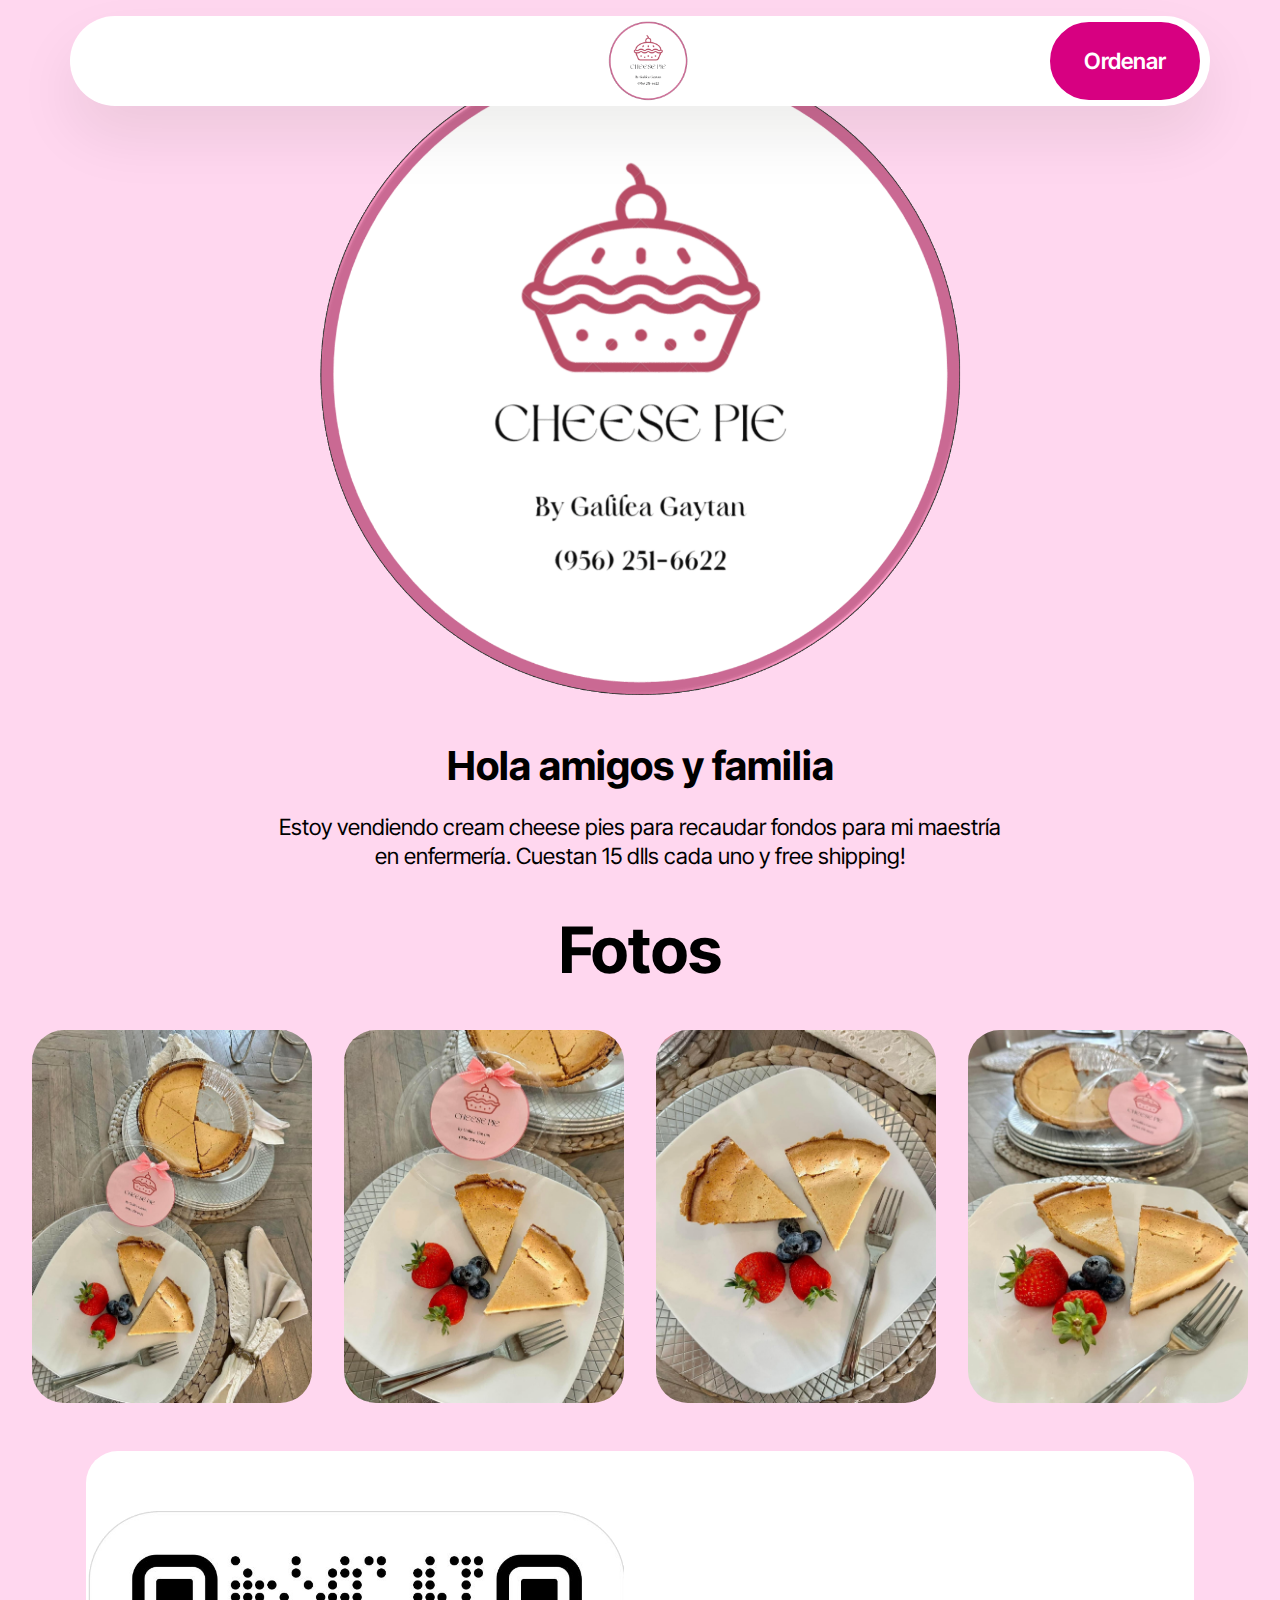
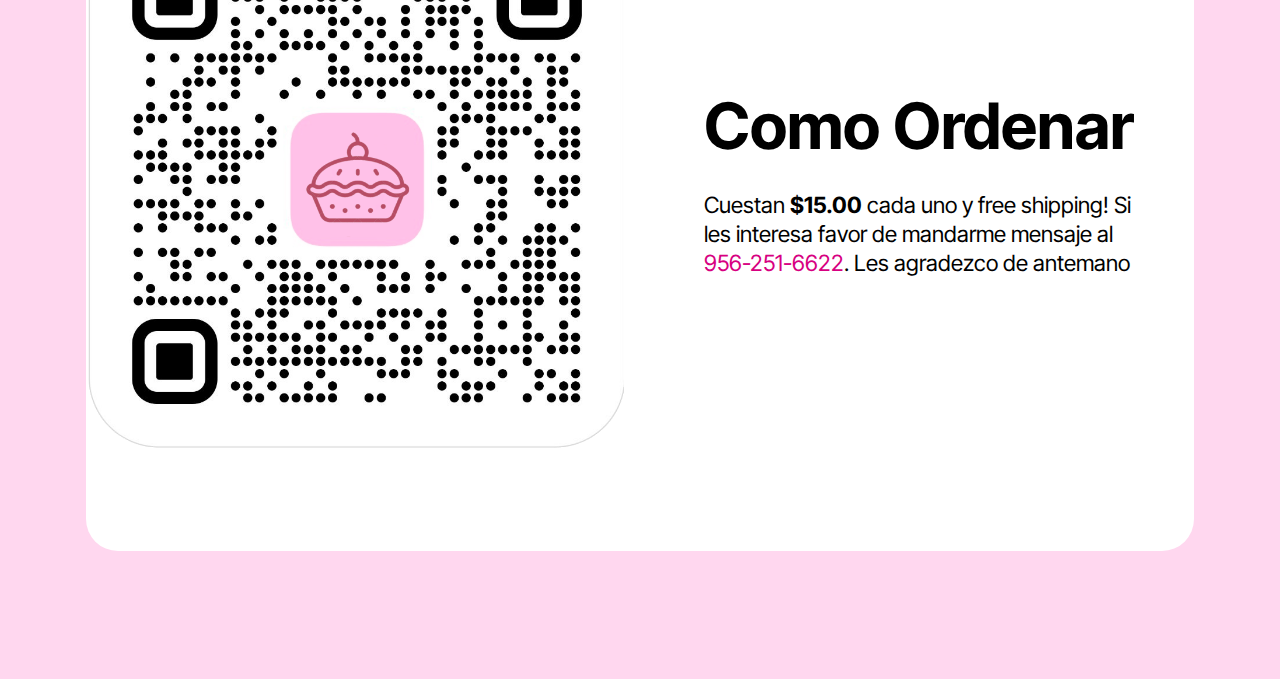
==== commit f90aa7c7: "Add files via upload" ====
--- a/index.html
+++ b/index.html
@@ -6,7 +6,7 @@
   <meta http-equiv="X-UA-Compatible" content="IE=edge">
   <meta name="generator" content="Mobirise v5.9.6, mobirise.com">
   <meta name="viewport" content="width=device-width, initial-scale=1, minimum-scale=1">
-  <link rel="shortcut icon" href="assets/images/cheesepielogotransparent-142x128.png" type="image/x-icon">
+  <link rel="shortcut icon" href="assets/images/cheesepielogo-copy-128x115.png" type="image/x-icon">
   <meta name="description" content="">
   
   
@@ -126,7 +126,37 @@
         </div>
       </div>
     </div>
-  </section> 
+  </section>
+
+<section data-bs-version="5.1" class="features024 cid-tT6bgkrN26" id="features024-1v">
+  
+
+  
+  
+
+  <div class="container">
+    <div class="row justify-content-center align-items-center">
+      <div class="col-12">
+        <div class="card-wrapper">
+          <div class="row">
+            <div class="col-12 col-md-12 col-lg-6 image-wrapper">
+              <img class="w-100" src="assets/images/whatsapp-image-2023-10-18-at-16.00.38-be5cd011-1179x1200.png" alt="Mobirise Website Builder">
+            </div>
+            <div class="col-12 col-lg col-md-12">
+              <div class="text-wrapper align-left">
+                <h5 class="mbr-section-title mbr-fonts-style mb-4 display-2">
+                  <strong>Como Ordenar</strong></h5>
+                
+                <p class="mbr-text mbr-fonts-style mb-4 display-7">Cuestan <strong>$15.00</strong> cada uno y free shipping! Si les interesa favor de mandarme mensaje al <a href="tel:+1-956-251-6622" class="text-success">956-251-6622</a>. Les agradezco de antemano</p>
+                
+              </div>
+            </div>
+          </div>
+        </div>
+      </div>
+    </div>
+  </div>
+</section>
   
   
   <input name="animation" type="hidden">
--- a/assets/mobirise/css/mbr-additional.css
+++ b/assets/mobirise/css/mbr-additional.css
@@ -1316,6 +1316,9 @@
 .cid-tT5IfU4xL3 .row {
   flex-direction: row-reverse;
 }
+.cid-tT5IfU4xL3 .mbr-description {
+  color: #000000;
+}
 .cid-tT5Jw2PQGS {
   padding-top: 0rem;
   padding-bottom: 0rem;
@@ -1366,6 +1369,69 @@
 }
 .cid-tT5Jw2PQGS .content-head {
   max-width: 800px;
+}
+.cid-tT6bgkrN26 {
+  padding-top: 0rem;
+  padding-bottom: 8rem;
+  background-color: #ffd7ef;
+}
+.cid-tT6bgkrN26 .mbr-fallback-image.disabled {
+  display: none;
+}
+.cid-tT6bgkrN26 .mbr-fallback-image {
+  display: block;
+  background-size: cover;
+  background-position: center center;
+  width: 100%;
+  height: 100%;
+  position: absolute;
+  top: 0;
+}
+.cid-tT6bgkrN26 .card-wrapper {
+  overflow: hidden;
+  background: #ffffff;
+}
+.cid-tT6bgkrN26 .text-wrapper {
+  padding: 4rem 3rem;
+}
+@media (min-width: 768px) and (max-width: 991px) {
+  .cid-tT6bgkrN26 .text-wrapper {
+    padding: 2.25rem;
+  }
+}
+@media (max-width: 767px) {
+  .cid-tT6bgkrN26 .text-wrapper {
+    padding: 1.5rem;
+  }
+}
+.cid-tT6bgkrN26 .row {
+  align-items: center;
+  margin-right: -1rem;
+  margin-left: -1rem;
+}
+.cid-tT6bgkrN26 .image-wrapper {
+  padding: 0 1rem;
+}
+.cid-tT6bgkrN26 img,
+.cid-tT6bgkrN26 .image-wrapper {
+  height: 700px;
+  object-fit: cover;
+}
+@media (max-width: 767px) {
+  .cid-tT6bgkrN26 img,
+  .cid-tT6bgkrN26 .image-wrapper {
+    max-height: 350px;
+  }
+}
+.cid-tT6bgkrN26 .mbr-section-title {
+  color: #000000;
+}
+.cid-tT6bgkrN26 .mbr-text {
+  color: #000000;
+}
+.cid-tT6bgkrN26 .mbr-text,
+.cid-tT6bgkrN26 .mbr-section-btn {
+  text-align: left;
 }
 .cid-tT5FKIq1Go {
   z-index: 1000;
--- a/assets/mobirise/css/mbr-additional.css
+++ b/assets/mobirise/css/mbr-additional.css
@@ -1316,6 +1316,9 @@
 .cid-tT5IfU4xL3 .row {
   flex-direction: row-reverse;
 }
+.cid-tT5IfU4xL3 .mbr-description {
+  color: #000000;
+}
 .cid-tT5Jw2PQGS {
   padding-top: 0rem;
   padding-bottom: 0rem;
@@ -1366,6 +1369,69 @@
 }
 .cid-tT5Jw2PQGS .content-head {
   max-width: 800px;
+}
+.cid-tT6bgkrN26 {
+  padding-top: 0rem;
+  padding-bottom: 8rem;
+  background-color: #ffd7ef;
+}
+.cid-tT6bgkrN26 .mbr-fallback-image.disabled {
+  display: none;
+}
+.cid-tT6bgkrN26 .mbr-fallback-image {
+  display: block;
+  background-size: cover;
+  background-position: center center;
+  width: 100%;
+  height: 100%;
+  position: absolute;
+  top: 0;
+}
+.cid-tT6bgkrN26 .card-wrapper {
+  overflow: hidden;
+  background: #ffffff;
+}
+.cid-tT6bgkrN26 .text-wrapper {
+  padding: 4rem 3rem;
+}
+@media (min-width: 768px) and (max-width: 991px) {
+  .cid-tT6bgkrN26 .text-wrapper {
+    padding: 2.25rem;
+  }
+}
+@media (max-width: 767px) {
+  .cid-tT6bgkrN26 .text-wrapper {
+    padding: 1.5rem;
+  }
+}
+.cid-tT6bgkrN26 .row {
+  align-items: center;
+  margin-right: -1rem;
+  margin-left: -1rem;
+}
+.cid-tT6bgkrN26 .image-wrapper {
+  padding: 0 1rem;
+}
+.cid-tT6bgkrN26 img,
+.cid-tT6bgkrN26 .image-wrapper {
+  height: 700px;
+  object-fit: cover;
+}
+@media (max-width: 767px) {
+  .cid-tT6bgkrN26 img,
+  .cid-tT6bgkrN26 .image-wrapper {
+    max-height: 350px;
+  }
+}
+.cid-tT6bgkrN26 .mbr-section-title {
+  color: #000000;
+}
+.cid-tT6bgkrN26 .mbr-text {
+  color: #000000;
+}
+.cid-tT6bgkrN26 .mbr-text,
+.cid-tT6bgkrN26 .mbr-section-btn {
+  text-align: left;
 }
 .cid-tT5FKIq1Go {
   z-index: 1000;
